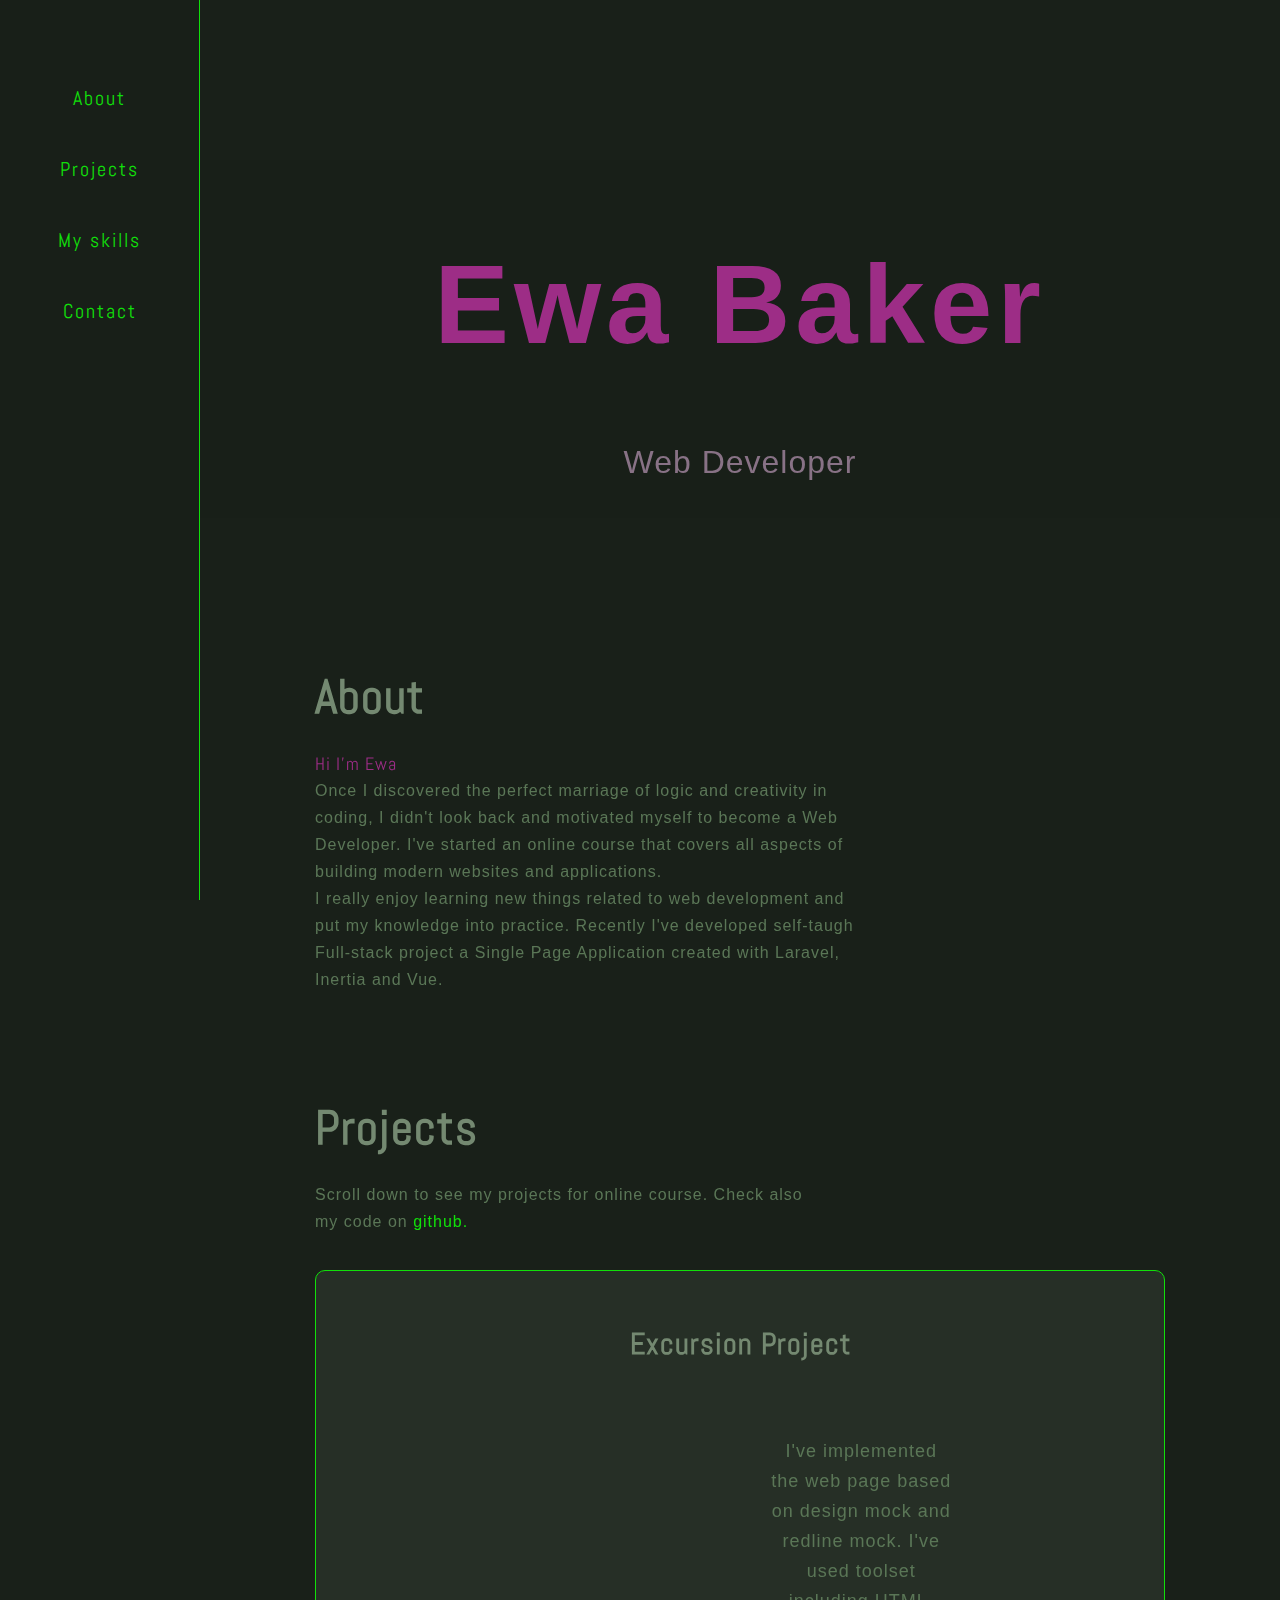
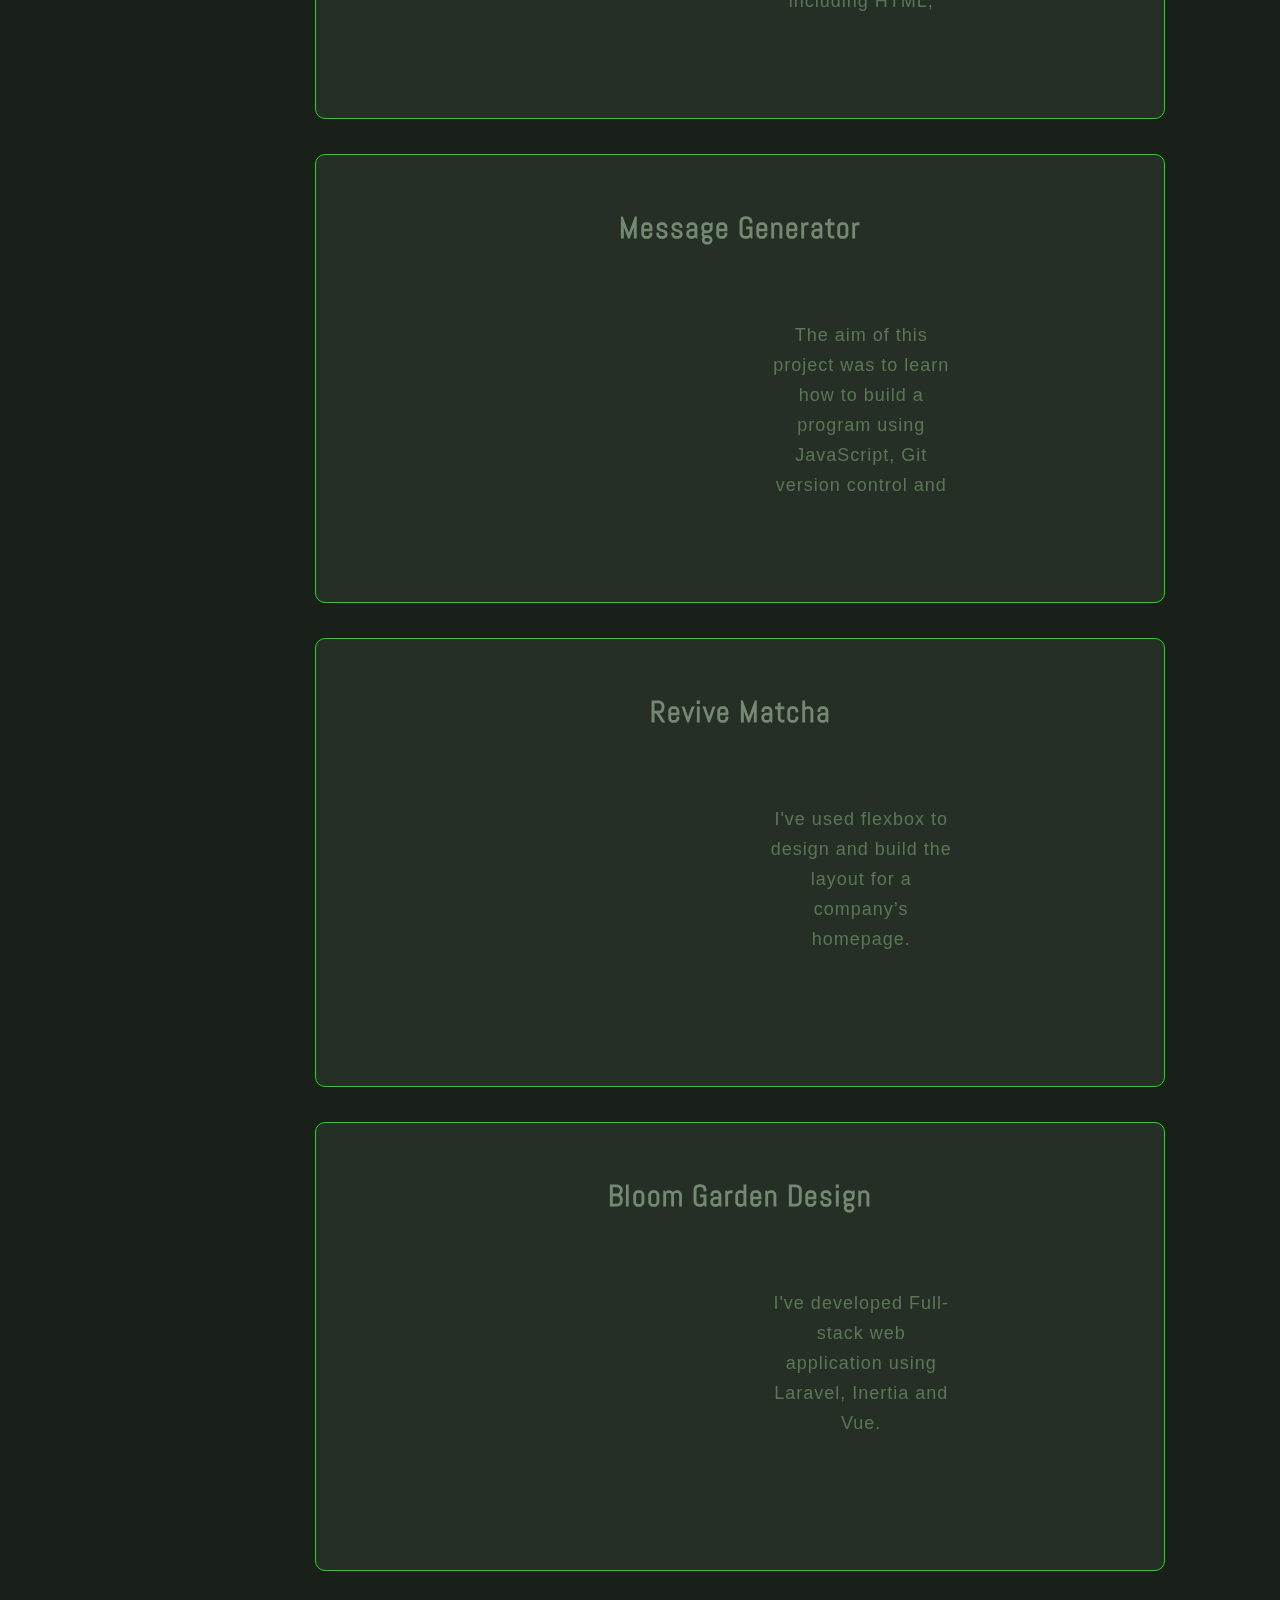
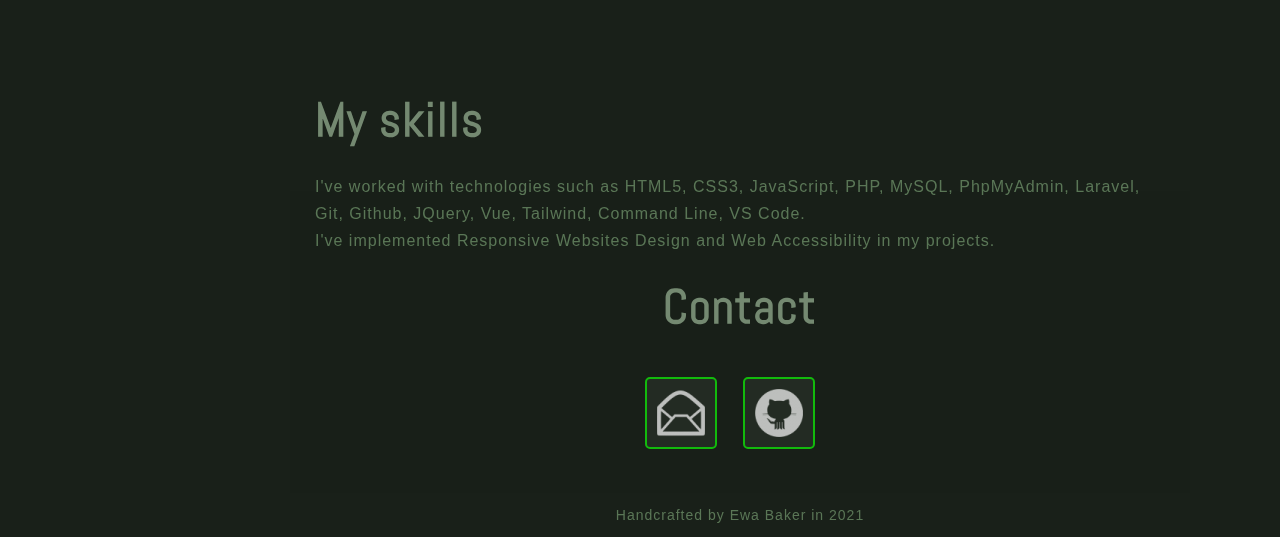
==== html/index.html @ d1b4c858 "(in index.html) 1)In 'About'section Update my current development and finished projects; 2)In 'My sk" ====
<!DOCTYPE html>
<html>
<head>
    <title>Portfolio Website</title>
    <meta charset="utf-8">
    <meta name="viewport" content="width=device-width, initial-scale=1.0">
    <link href="../css/style.css" rel="stylesheet">   
    <script src="../js/script.js"></script>    
    <link rel="preconnect" href="https://fonts.googleapis.com">
    <link rel="preconnect" href="https://fonts.gstatic.com" crossorigin>
    <link href="https://fonts.googleapis.com/css2?family=Abel&display=swap" rel="stylesheet">     
</head>

<body>
    <nav class="navbar">
        <a href="javascript:void(0);" class="menuIcon" onclick="navIcon()">
            <img src="../css/images/menuButton.png" alt="">
        </a> 
        <div id="menu">                         
            <a href="#about">About</a>
            <a href="#projects">Projects</a>
            <a href="#skills">My skills</a>
            <a href="contact.html">Contact</a>
            </div> 
        </nav>
        <header>
            <h1>Ewa Baker</h1>
            <p>Web Developer</p>
        </header> 
        <main>
            <section id="about">
                <h2 >About</h2>
                <p>Hi I'm Ewa<br> Once I discovered the perfect marriage of logic and creativity in coding, I didn't look back and motivated myself to become a Web Developer.
                     I've started an online course that covers all aspects of building modern websites and applications.
                     <br>
                     I really enjoy learning new things related to web development and put my knowledge into practice. 
                     Recently I've developed self-taugh Full-stack project a Single Page Application created with Laravel, Inertia and Vue.</p>
            </section>
            <section id="projects">             
                <h2>Projects</h2> 
                <p>Scroll down to see my projects for online course. Check also my code on <a class="github" href="https://github.com/littleGreenGecko " target="_blank">github.</a></p>
                <div class="project">                     
                    <h3>Excursion Project</h3>                    
                    <p class="description">I've implemented the web page based on design mock and redline mock. I've used toolset including HTML, CSS, Command Line Interface, Git, and GitHub.</p>                                         
                </div>
                <div class="project">
                    <h3>Message Generator</h3>                    
                    <p class="description">The aim of this project was to learn how to build a program using JavaScript, Git version control and Command line.</p>                                         
                </div>
                <div class="project">
                    <h3>Revive Matcha</h3>                    
                    <p class="description">I've used flexbox to design and build the layout for a company’s homepage.</p>                             
                </div>              
                <div class="project">
                    <h3>Bloom Garden Design</h3>                    
                    <p class="description">I've developed Full-stack web application using Laravel, Inertia and Vue.</p>                             
                </div>                           
            </section>
            <section>
                <div id="skills">
                    <h2 >My skills</h2>
                    <p>I've worked with technologies such as HTML5, CSS3, JavaScript, PHP, MySQL, PhpMyAdmin, Laravel, Git, Github, JQuery, Vue, Tailwind, Command Line, VS Code.
                        <br>
                        I've implemented Responsive Websites Design and Web Accessibility in my projects.</p>
                </div>
            </section> 
        </main> 
        <footer>
            <div id="contact">
                <h2 >Contact</h2>                
                <a href="mailto:ewa.baker@yahoo.com?subject=Message from my portfolio"><img src=" ../css/images/email.png"></a>               
                <a href="https://github.com/littleGreenGecko" target="_blank"><img src="../css/images/github.png "></a>
            </div>  
            <div><p>Handcrafted by Ewa Baker in 2021</p></div>  
        </footer>
    </body>
    </html>
---- css/style.css ----
* {
    box-sizing: border-box;
}

body {
    font-size: 16px;
    font-family: Verdana, Geneva, Tahoma, sans-serif;
    margin: 0;    
    background-color: rgb(25, 32, 25);
    color: rgb(98, 128, 94);
    letter-spacing: 1px;  
    opacity: 0.9; 
} 


/* For Phones, max.600px and down */
.navbar {
    overflow: hidden;
    position: fixed;
    background-color: rgb(25, 32, 25);
    width: 100%;   
    top: 0;     
    z-index: 2;   
}

.navbar #menu {
    display: none;
    text-align: center;        
}

.navbar a {
    display: block;      
    padding: 15px;
    text-decoration: none;      
    color: rgb(17, 247, 9);
    background-color: rgb(25, 32, 25);
    font-size: 30px; 
    font-family: 'Abel', sans-serif;  
}

.navbar a.menuIcon {
    background-color: rgb(25, 32, 25);
    display: block;    
    top: 0;
    padding-right: 20px;
    text-align: right;
}

.navbar img {
    border:2px solid rgb(17, 247, 9);
    border-radius: 5px;
    background-color: rgb(17, 247, 9);
}

.navbar a:hover {    
    color: rgb(227, 233, 236);   
}
 
header {
    margin-top: 10rem; 
    text-align: center;
    margin-bottom: 5rem;
    padding: 5px 0 5px;
    background-color: rgb(41, 49, 41);
}

h1 {
    color: rgb(173, 47, 148);
    font-size: 5rem;   
    letter-spacing: 3px;   
}

header p {
    color:rgb(150, 124, 147); 
    font-size: 1.5rem;    
}

h2 {
    color: rgb(127, 150, 124);   
    font-size: 2.5rem;      
    margin: 30px 0;
    padding-top: 15px;
    font-family:  'Abel', sans-serif;
}

#about, #skills, #projects {
    line-height: 27px;
    margin: 50px 25px;
} 

#about p::first-line {
    color: rgb(173, 47, 148);
    font-family: 'Abel', sans-serif;
    font-size: 18px;
}

.github {
    text-decoration: none;
    color: rgb(17, 247, 9);
}

.project {
    margin-top: 35px;      
    letter-spacing: 1px;
    text-align: center; 
    border: 1px solid  rgb(17, 247, 9);
    border-radius: 10px;
    background-color:  rgb(41, 49, 41);   
} 

.project h3 {    
    position: relative;
    color: rgb(127, 150, 124); 
    font-family:  'Abel', sans-serif;
    font-size: 25px;
    letter-spacing: 1px;
}

.description {      
    height: 200px;
    width: 100%;
    padding: 20px 30px;
    color:rgb(127, 150, 124); 
    overflow: auto;  
}   

.project h3:hover + .img {
     display: block;
     transition: all 0.6s;   
     opacity: 0.9;  
}

.img {       
    display: none;
    position: absolute;
    z-index: 1;  
    border: 5px solid rgb(25, 32, 25);
    border-radius: 15px;   
    left: 60px;   
}

#contact {  
    text-align: center;
}

#contact img {
    margin-bottom: 10px;
    margin-right: 20px;
    padding: 10px;
    opacity: 0.8;
    border: 2px solid rgb(17, 247, 9);
    border-radius: 5px;
    background-color: rgb(41, 49, 41);
}

footer p {
    text-align: center;
    font-size: 14px;
}

#extraMenu{
    display:flex;
    justify-content: space-evenly;
    padding-top: 40px;
    flex-wrap: wrap;
    opacity: 0.9;
}

#extraMenu a{ 
    text-decoration: none;   
    padding: 5px;  
    color: rgb(17, 247, 9);
    font-family: 'Abel', sans-serif;
    letter-spacing: 1px;
} 

.extraDetails{
    padding-top: 30px;
    text-align: center; 
    opacity: 0.9;   
}

.extraDetails p {
    font-size: 25px;
    color: rgb(183, 206, 180);
}

.extraDetails h2 {
    color: rgb(173, 47, 148);
    font-size: 40px;
}

.extraDetails h3 {
    padding-bottom: 20px;
    color: rgb(150, 124, 147);
}

.extraDetails img{
    margin: 20px;
    padding: 10px;
    border: 1px solid rgb(17, 247, 9);
    background-color: rgb(41, 49, 41);
}


 /* For landscape-Phones, portrait-Tablets , 600px and up */  
@media only screen and (min-width:600px) {
    .navbar a {
        letter-spacing: 2px;
    }
    
    h1 {
        font-size: 6rem;
        letter-spacing: 3px;
    }
    
    header {
        border: none;
    }
    
    header p {
        font-size: 2rem;
    }
    
    h2 {
        font-size: 3rem;
        padding-bottom: 10px;
    }
    
    .project{
        display: flex;        
        justify-content: space-evenly;
    }
    
    .description {
        width: 350px; 
        letter-spacing: 1px;      
    }
    
    .img {
        left: 140px;
    }
    
    #skills  {
        height: 120px;      
    }

    .extraMenu {        
        display: flex;
        justify-content: space-evenly;
        font-size: 18px;
        letter-spacing: 1px;
        padding-bottom: 20px;
    }
    
    .extraDetails {
        margin-top: 30px;
    }
    
    .extraDetails h2{
        margin: 10px;
    }
}


/* For Large Laptops/ Desktops, 1100px and up */
@media only screen and (min-width:1100px) {
    .navbar {        
        height: 100%;
        width: 200px;
        position: fixed;
        z-index: 2;
        background-color: rgb(25, 32, 25);
        padding-top: 70px;
        border-right: 1px solid  rgb(17, 247, 9);   
    }
    
    .navbar #menu {
        display:block;    
    }
    
    .navbar a.menuIcon {
        display: none;
    }
    
    .navbar a {
        font-size: 20px;
        padding-bottom: 30px; 
        color: rgb(17, 247, 9);   
    }
    
    header {
        margin-left: 200px;  
        background-color: rgb(25, 32, 25); 
    }
    
    h1 {
       font-size: 7rem; 
       letter-spacing: 5px;
    }
    
    main, footer {
        margin-left: 200px;
        padding: 0 90px 0;    
    }
    
    #about {   
        width: 60%;
        padding: 40px 0 40px;
    }

    #projects p {
        width: 60%;
    }
    
    .project {
        display: grid;
        grid-template-columns: repeat(4,1fr);
        grid-auto-rows: minmax(100px, auto);
        grid-template-areas: 
        '.  top top .  '
        'left left right right '
        'left left right right '
        'left left right right ';
        justify-content: center;
        padding: 20px;
        background-color: rgb(41, 49, 41);
        border-radius: 10px;
    }
    
    .project h3 {
        grid-area: top;
        justify-self: center;    
        font-size: 30px;
        padding: 10px;
        color: rgb(127, 150, 124);         
    }
    
    .img {
        display:block;
        position: relative;
        grid-area: left;
        justify-self: center;
        opacity: 0.8;
        border: 10px solid rgb(25, 32, 25);   
        left: 60px;
    }
    
    .description {
        grid-area: right;
        align-items: center;
        font-size: 18px;
        line-height: 30px; 
        color: rgb(98, 128, 94); 
        letter-spacing: none;          
    } 
    
    #skills {
        padding: 40px 0 40px;
    }
    
    #contact {
        padding-top: 40px;
        background-color: rgb(25, 32, 25);
    } 
    
    #contact img {
        margin-bottom: 40px;
    }

    #extraMenu a {
        font-size: 25px;
        letter-spacing: 2px;
        font-family: 'Abel', sans-serif;
    }
    
    #extraMenu a:hover {    
        color: rgb(227, 233, 236);   
    }
    
    .extraDetails{
        margin-top: 80px;
    }
    
    .extraDetails p{
        color: rgb(183, 206, 180); 
        font-family: 'Abel', sans-serif; 
        font-size: 40px;
        letter-spacing: 2px;
    }
}
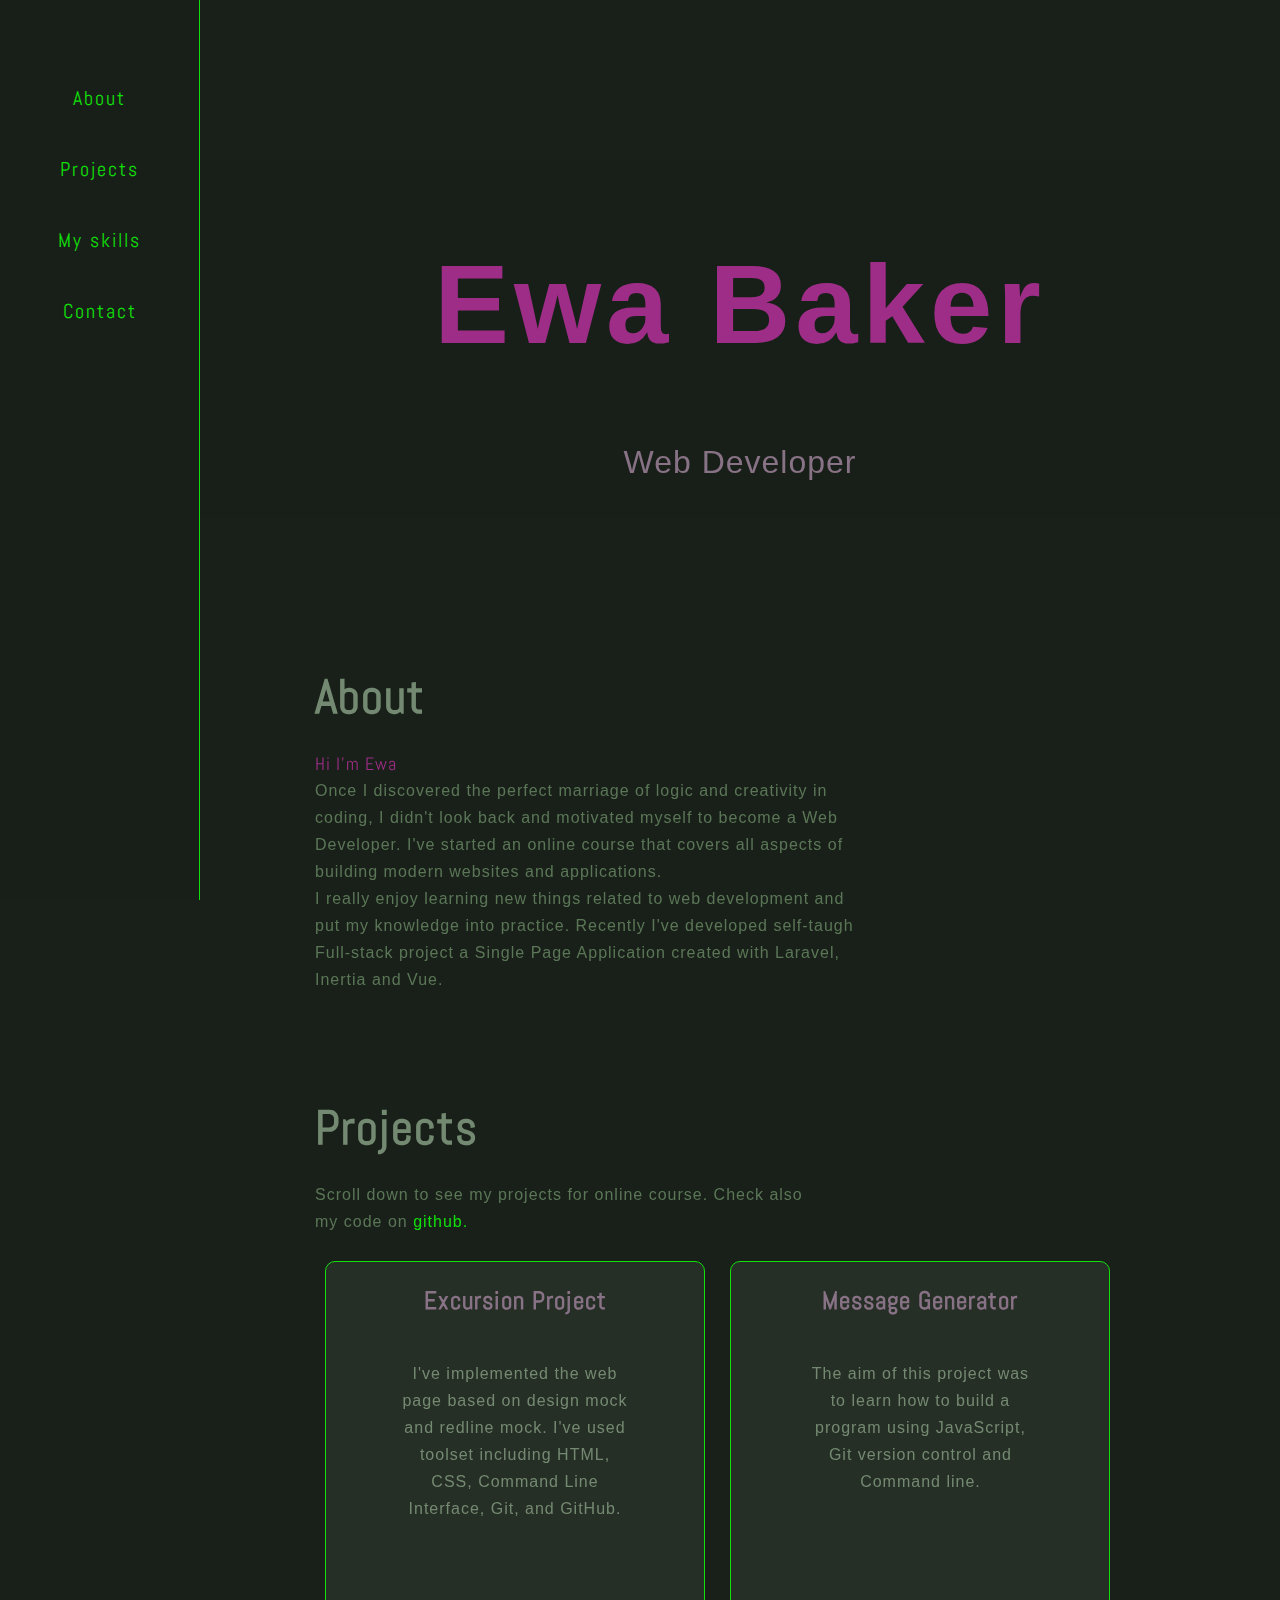
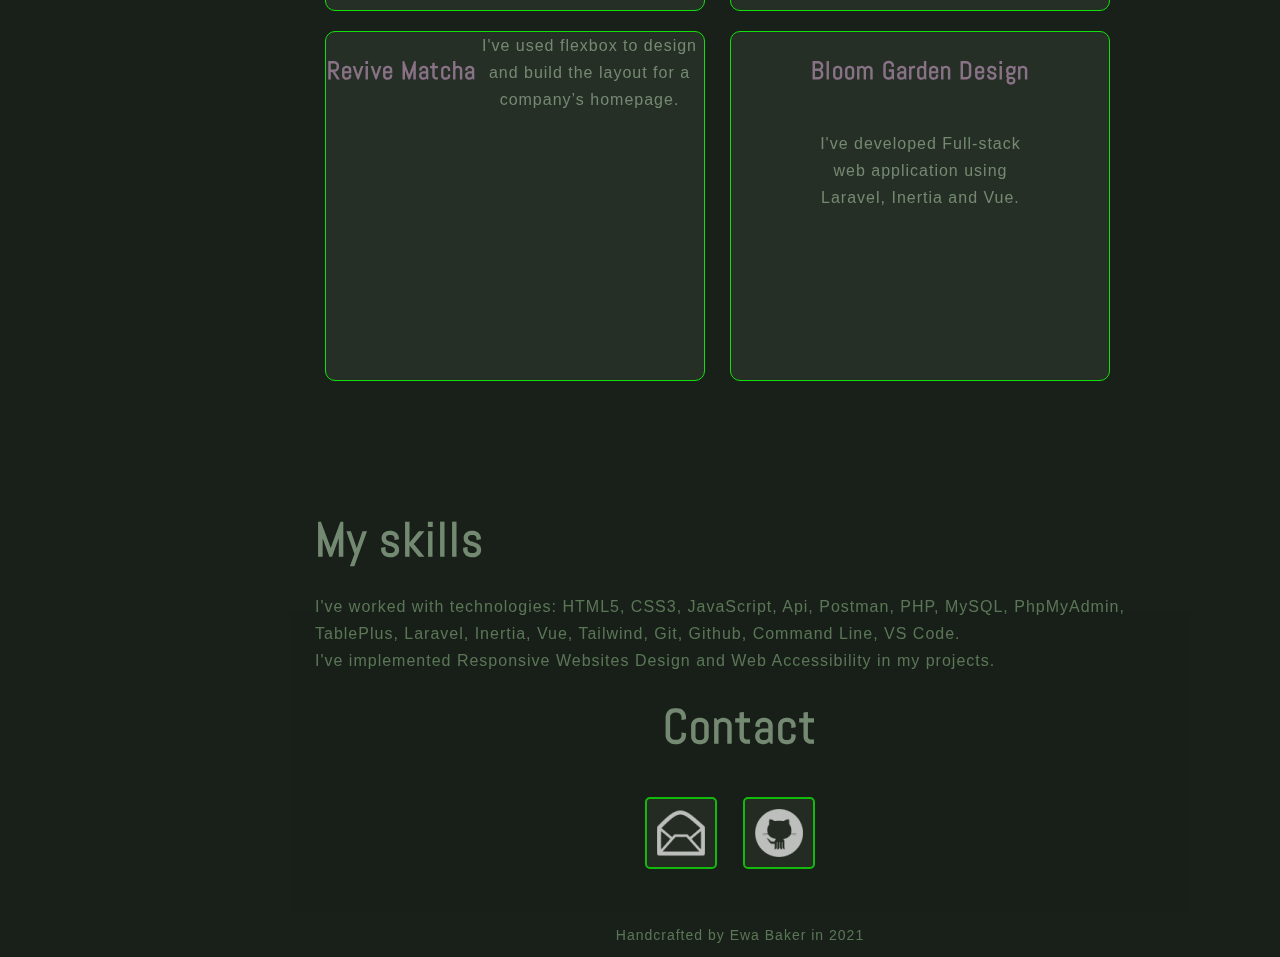
==== commit b65dace0: "in 'My skills' section - Add: Api, Postman, TablePlus" ====
--- a/html/index.html
+++ b/html/index.html
@@ -34,7 +34,8 @@
                      I've started an online course that covers all aspects of building modern websites and applications.
                      <br>
                      I really enjoy learning new things related to web development and put my knowledge into practice. 
-                     Recently I've developed self-taugh Full-stack project a Single Page Application created with Laravel, Inertia and Vue.</p>
+                     Recently I've developed self-taugh Full-stack project a Single Page Application created with Laravel, Inertia and Vue.
+                    </p>
             </section>
             <section id="projects">             
                 <h2>Projects</h2> 
@@ -59,7 +60,7 @@
             <section>
                 <div id="skills">
                     <h2 >My skills</h2>
-                    <p>I've worked with technologies such as HTML5, CSS3, JavaScript, PHP, MySQL, PhpMyAdmin, Laravel, Git, Github, JQuery, Vue, Tailwind, Command Line, VS Code.
+                    <p>I've worked with technologies: HTML5, CSS3, JavaScript, Api, Postman, PHP, MySQL, PhpMyAdmin, TablePlus, Laravel, Inertia, Vue, Tailwind, Git, Github, Command Line, VS Code.
                         <br>
                         I've implemented Responsive Websites Design and Web Accessibility in my projects.</p>
                 </div>
--- a/css/style.css
+++ b/css/style.css
@@ -100,8 +100,7 @@
 }
 
 .project {
-    margin-top: 35px;      
-    letter-spacing: 1px;
+    margin-top: 35px;    
     text-align: center; 
     border: 1px solid  rgb(17, 247, 9);
     border-radius: 10px;
@@ -109,8 +108,7 @@
 } 
 
 .project h3 {    
-    position: relative;
-    color: rgb(127, 150, 124); 
+    color: rgb(150, 124, 147);
     font-family:  'Abel', sans-serif;
     font-size: 25px;
     letter-spacing: 1px;
@@ -122,21 +120,6 @@
     padding: 20px 30px;
     color:rgb(127, 150, 124); 
     overflow: auto;  
-}   
-
-.project h3:hover + .img {
-     display: block;
-     transition: all 0.6s;   
-     opacity: 0.9;  
-}
-
-.img {       
-    display: none;
-    position: absolute;
-    z-index: 1;  
-    border: 5px solid rgb(25, 32, 25);
-    border-radius: 15px;   
-    left: 60px;   
 }
 
 #contact {  
@@ -227,19 +210,20 @@
         padding-bottom: 10px;
     }
     
-    .project{
-        display: flex;        
-        justify-content: space-evenly;
-    }
+    .project {
+        display: inline-flex;
+        flex-direction: row;
+        flex-wrap: wrap;
+        justify-content: center;
+        width: 320px;
+        height: 300px;
+        margin: 20px;
+    } 
     
     .description {
-        width: 350px; 
-        letter-spacing: 1px;      
-    }
-    
-    .img {
-        left: 140px;
-    }
+        padding: 15px;
+        margin: 0px;
+    }    
     
     #skills  {
         height: 120px;      
@@ -312,48 +296,23 @@
     #projects p {
         width: 60%;
     }
-    
     .project {
-        display: grid;
-        grid-template-columns: repeat(4,1fr);
-        grid-auto-rows: minmax(100px, auto);
-        grid-template-areas: 
-        '.  top top .  '
-        'left left right right '
-        'left left right right '
-        'left left right right ';
-        justify-content: center;
-        padding: 20px;
-        background-color: rgb(41, 49, 41);
-        border-radius: 10px;
-    }
-    
+        display: inline-flex;       
+        flex-wrap: wrap;                                    
+        width: 380px;
+        height: 350px;  
+        margin: 10px;      
+    }
+
+    .description {
+        font-size: medium;
+        padding: 0px;        
+        height: 230px;                             
+    }
+
     .project h3 {
-        grid-area: top;
-        justify-self: center;    
-        font-size: 30px;
-        padding: 10px;
-        color: rgb(127, 150, 124);         
-    }
-    
-    .img {
-        display:block;
-        position: relative;
-        grid-area: left;
-        justify-self: center;
-        opacity: 0.8;
-        border: 10px solid rgb(25, 32, 25);   
-        left: 60px;
-    }
-    
-    .description {
-        grid-area: right;
-        align-items: center;
-        font-size: 18px;
-        line-height: 30px; 
-        color: rgb(98, 128, 94); 
-        letter-spacing: none;          
-    } 
+        padding: 0px;
+    }    
     
     #skills {
         padding: 40px 0 40px;
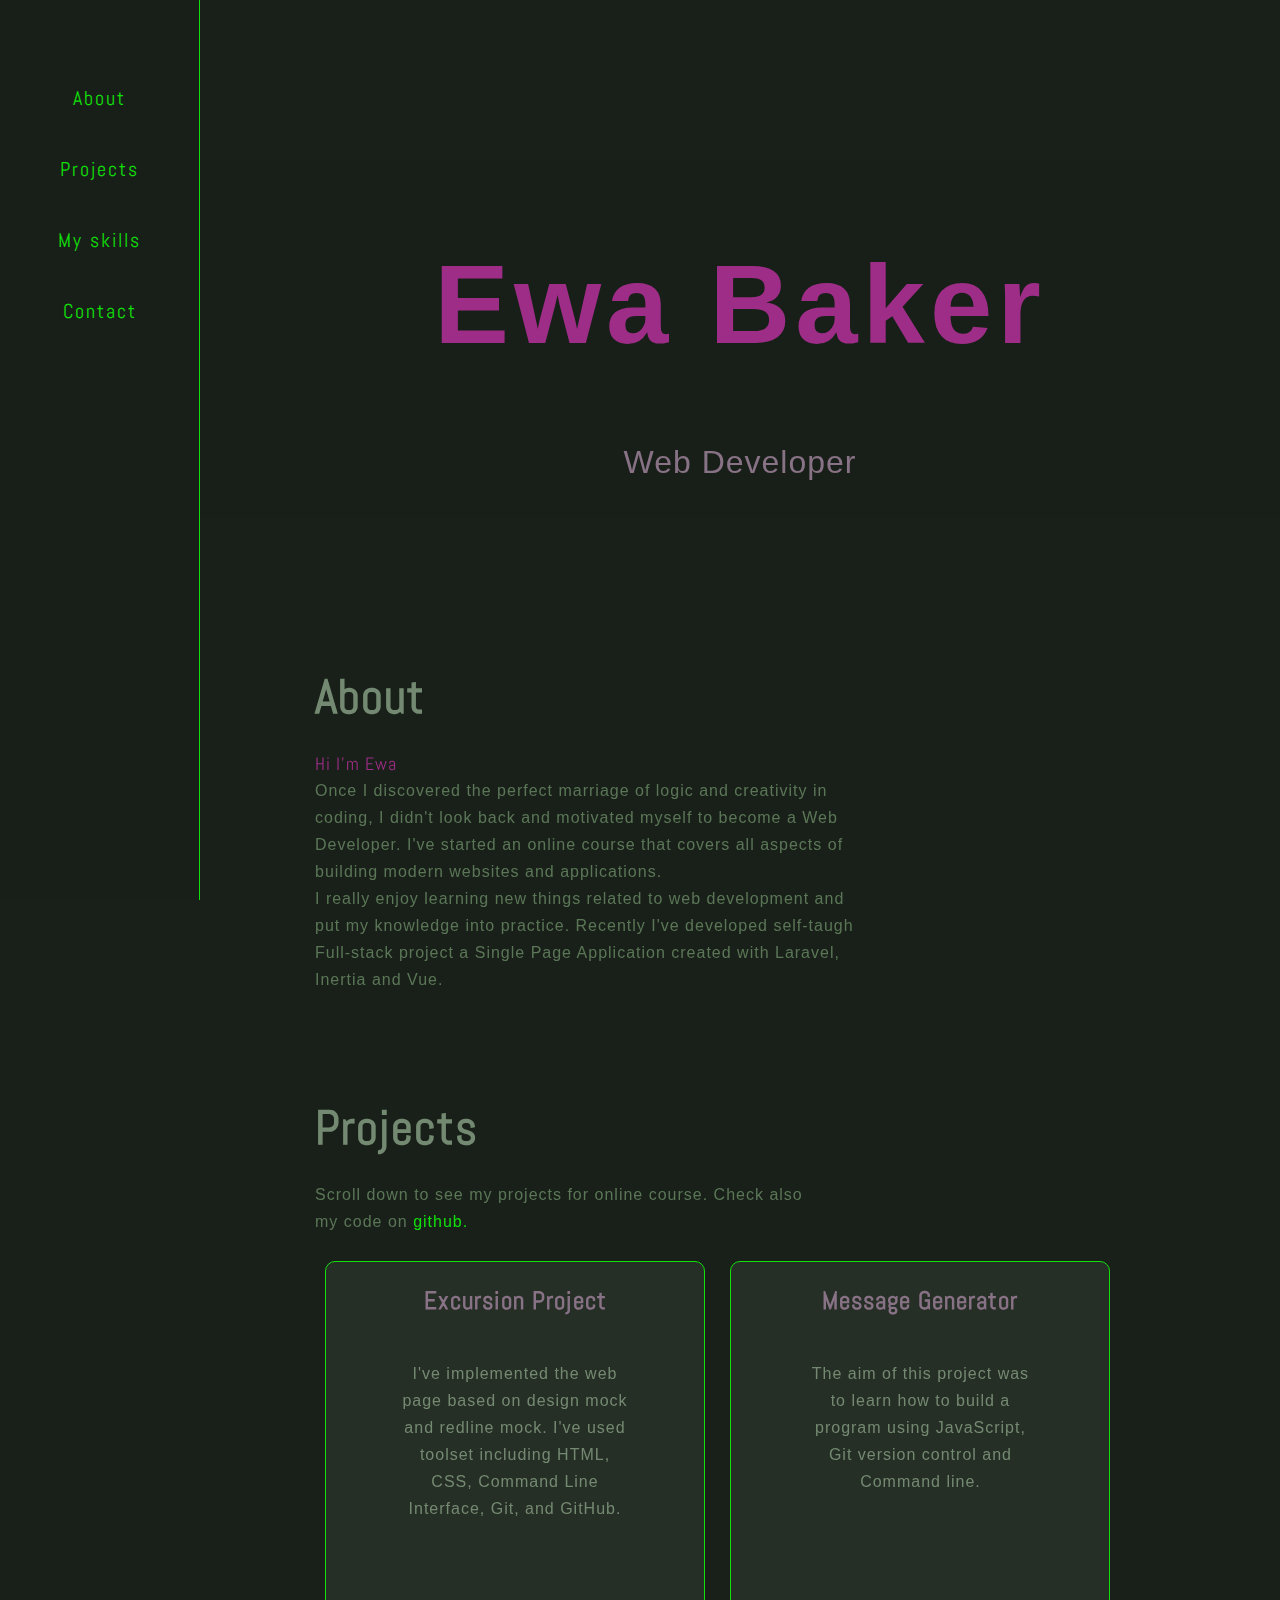
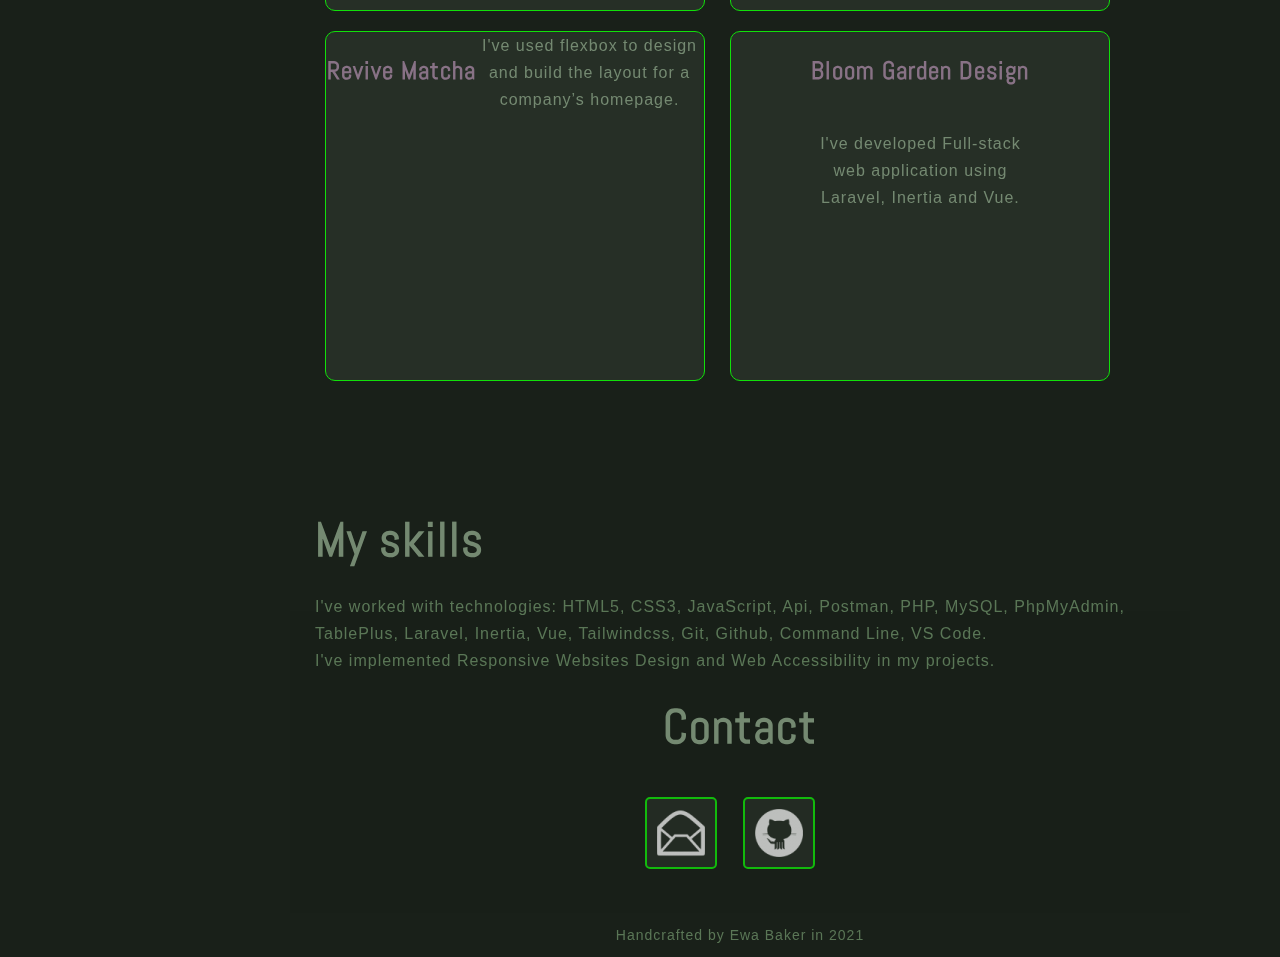
==== commit 342b287f: "in 'My skills' section - Add: css to Tailwind" ====
--- a/html/index.html
+++ b/html/index.html
@@ -60,7 +60,7 @@
             <section>
                 <div id="skills">
                     <h2 >My skills</h2>
-                    <p>I've worked with technologies: HTML5, CSS3, JavaScript, Api, Postman, PHP, MySQL, PhpMyAdmin, TablePlus, Laravel, Inertia, Vue, Tailwind, Git, Github, Command Line, VS Code.
+                    <p>I've worked with technologies: HTML5, CSS3, JavaScript, Api, Postman, PHP, MySQL, PhpMyAdmin, TablePlus, Laravel, Inertia, Vue, Tailwindcss, Git, Github, Command Line, VS Code.
                         <br>
                         I've implemented Responsive Websites Design and Web Accessibility in my projects.</p>
                 </div>
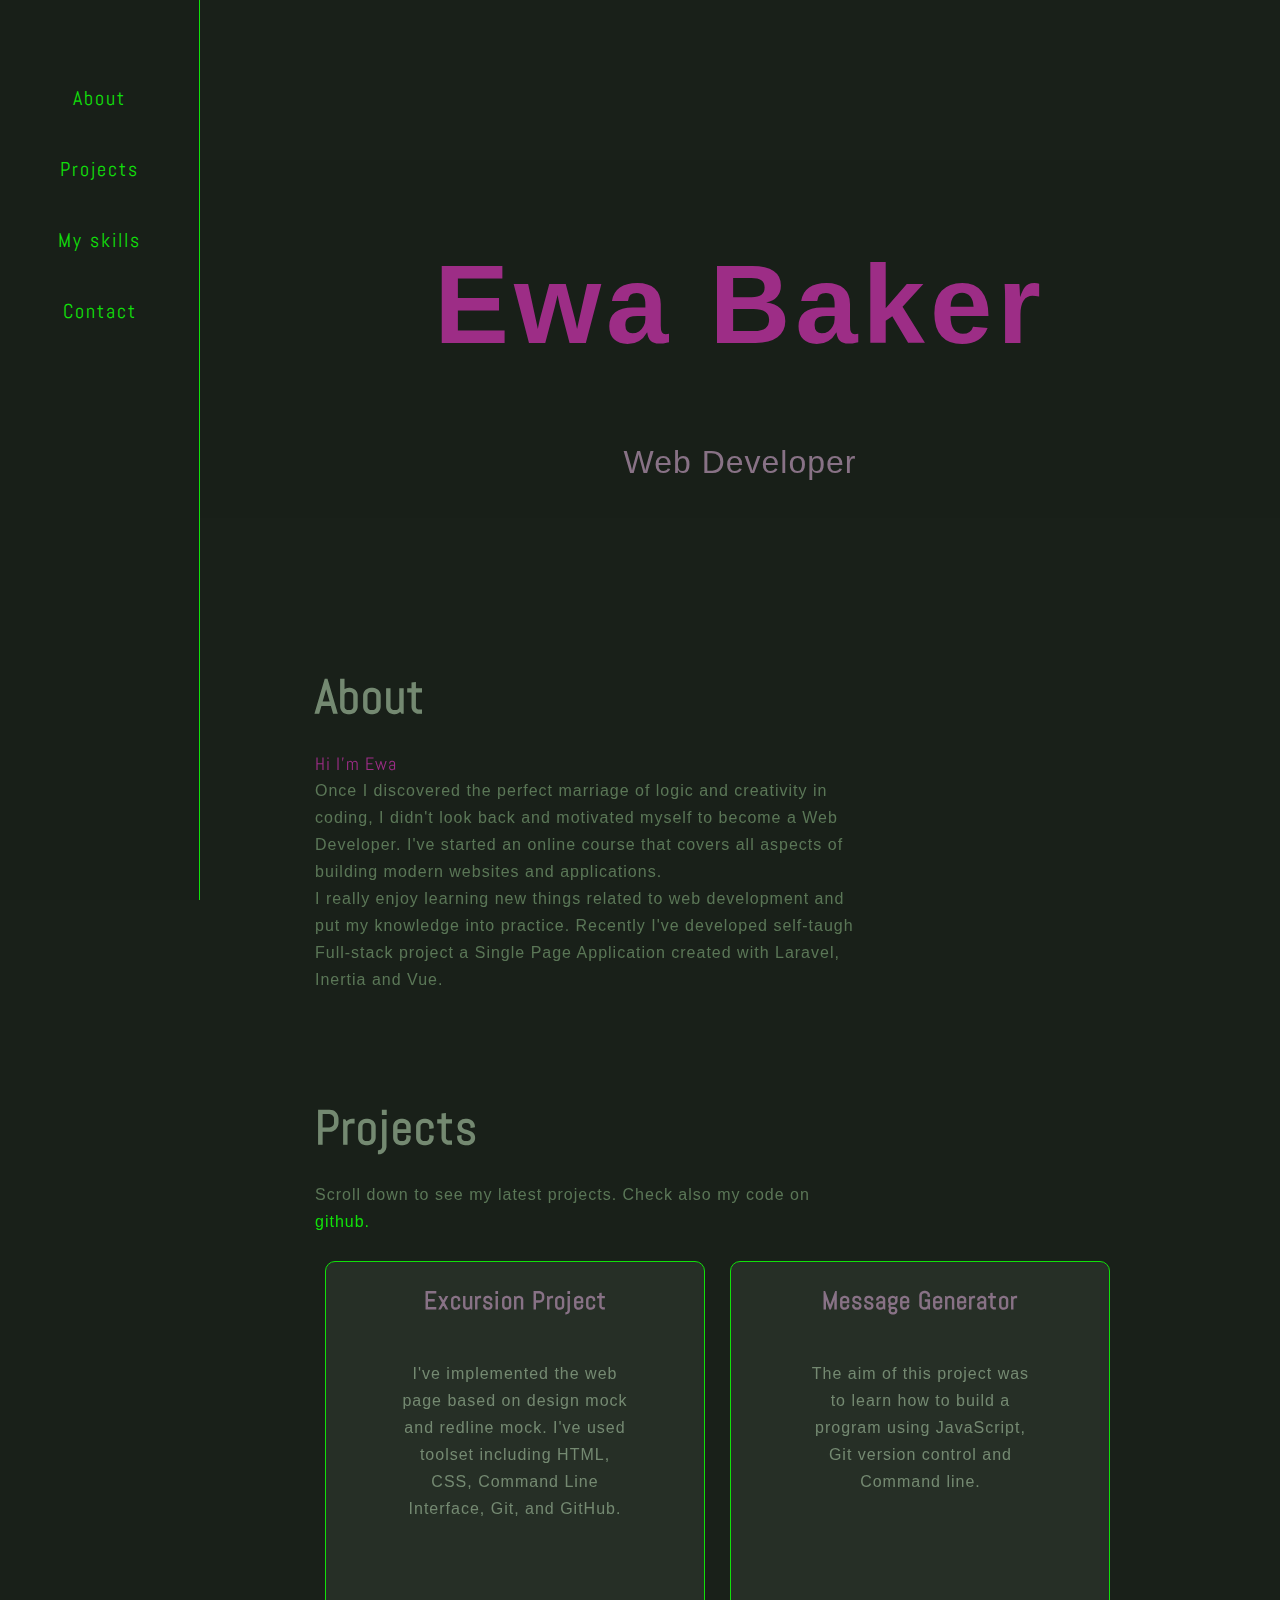
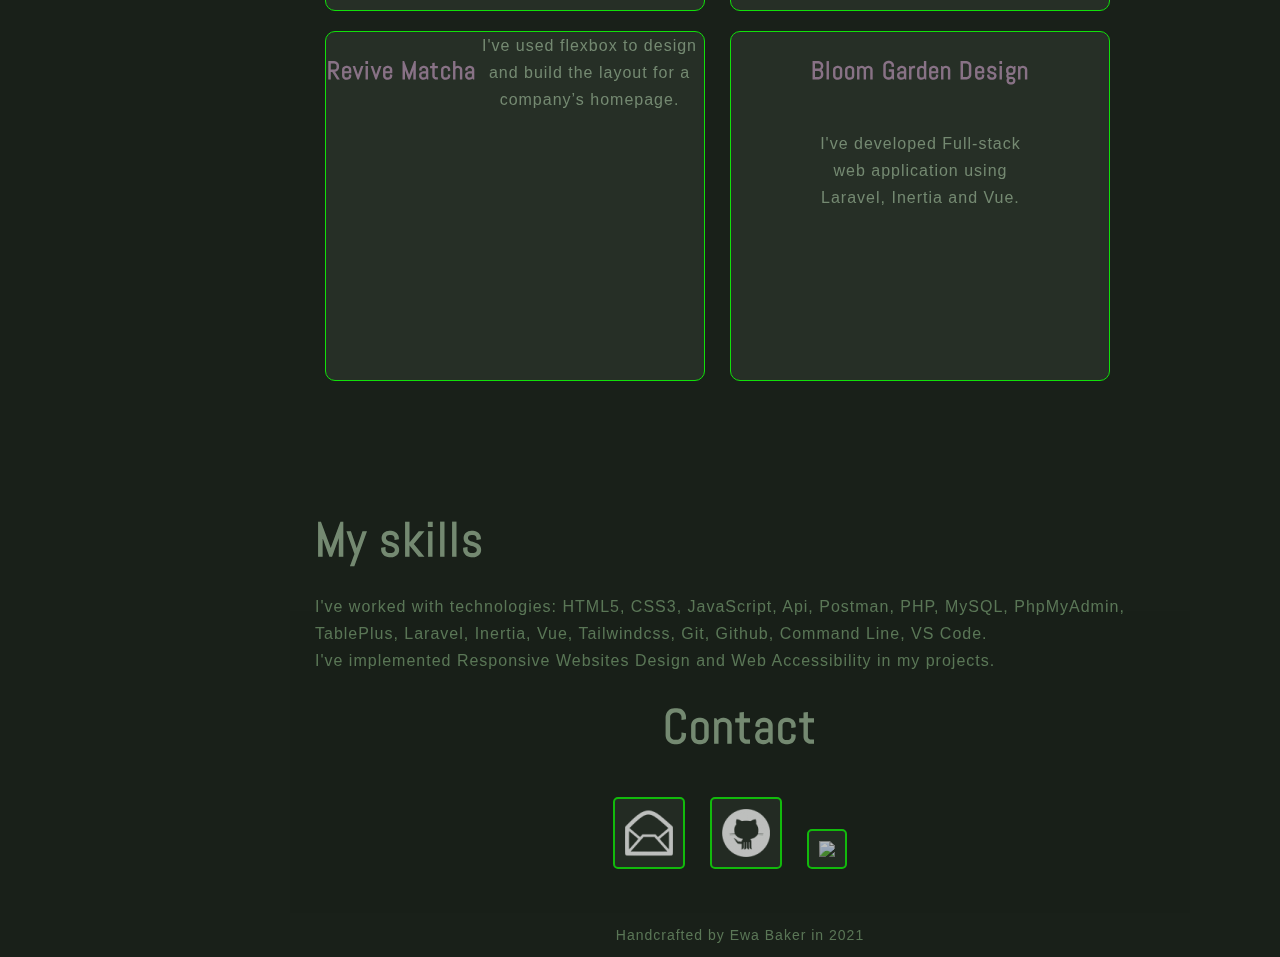
==== commit 785e21c5: "In 'Contact' section/ Add link to the Linked In account" ====
--- a/html/index.html
+++ b/html/index.html
@@ -39,7 +39,7 @@
             </section>
             <section id="projects">             
                 <h2>Projects</h2> 
-                <p>Scroll down to see my projects for online course. Check also my code on <a class="github" href="https://github.com/littleGreenGecko " target="_blank">github.</a></p>
+                <p>Scroll down to see my latest projects. Check also my code on <a class="github" href="https://github.com/littleGreenGecko " target="_blank">github.</a></p>
                 <div class="project">                     
                     <h3>Excursion Project</h3>                    
                     <p class="description">I've implemented the web page based on design mock and redline mock. I've used toolset including HTML, CSS, Command Line Interface, Git, and GitHub.</p>                                         
@@ -70,7 +70,8 @@
             <div id="contact">
                 <h2 >Contact</h2>                
                 <a href="mailto:ewa.baker@yahoo.com?subject=Message from my portfolio"><img src=" ../css/images/email.png"></a>               
-                <a href="https://github.com/littleGreenGecko" target="_blank"><img src="../css/images/github.png "></a>
+                <a href="https://github.com/littleGreenGecko" target="_blank"><img src="../css/images/github.png"></a>
+                <a href="https://www.linkedin.com/in/ewa-baker-6657a617a/" target="_blank"><img src="../css/images/linkedin-48.png"></a>
             </div>  
             <div><p>Handcrafted by Ewa Baker in 2021</p></div>  
         </footer>
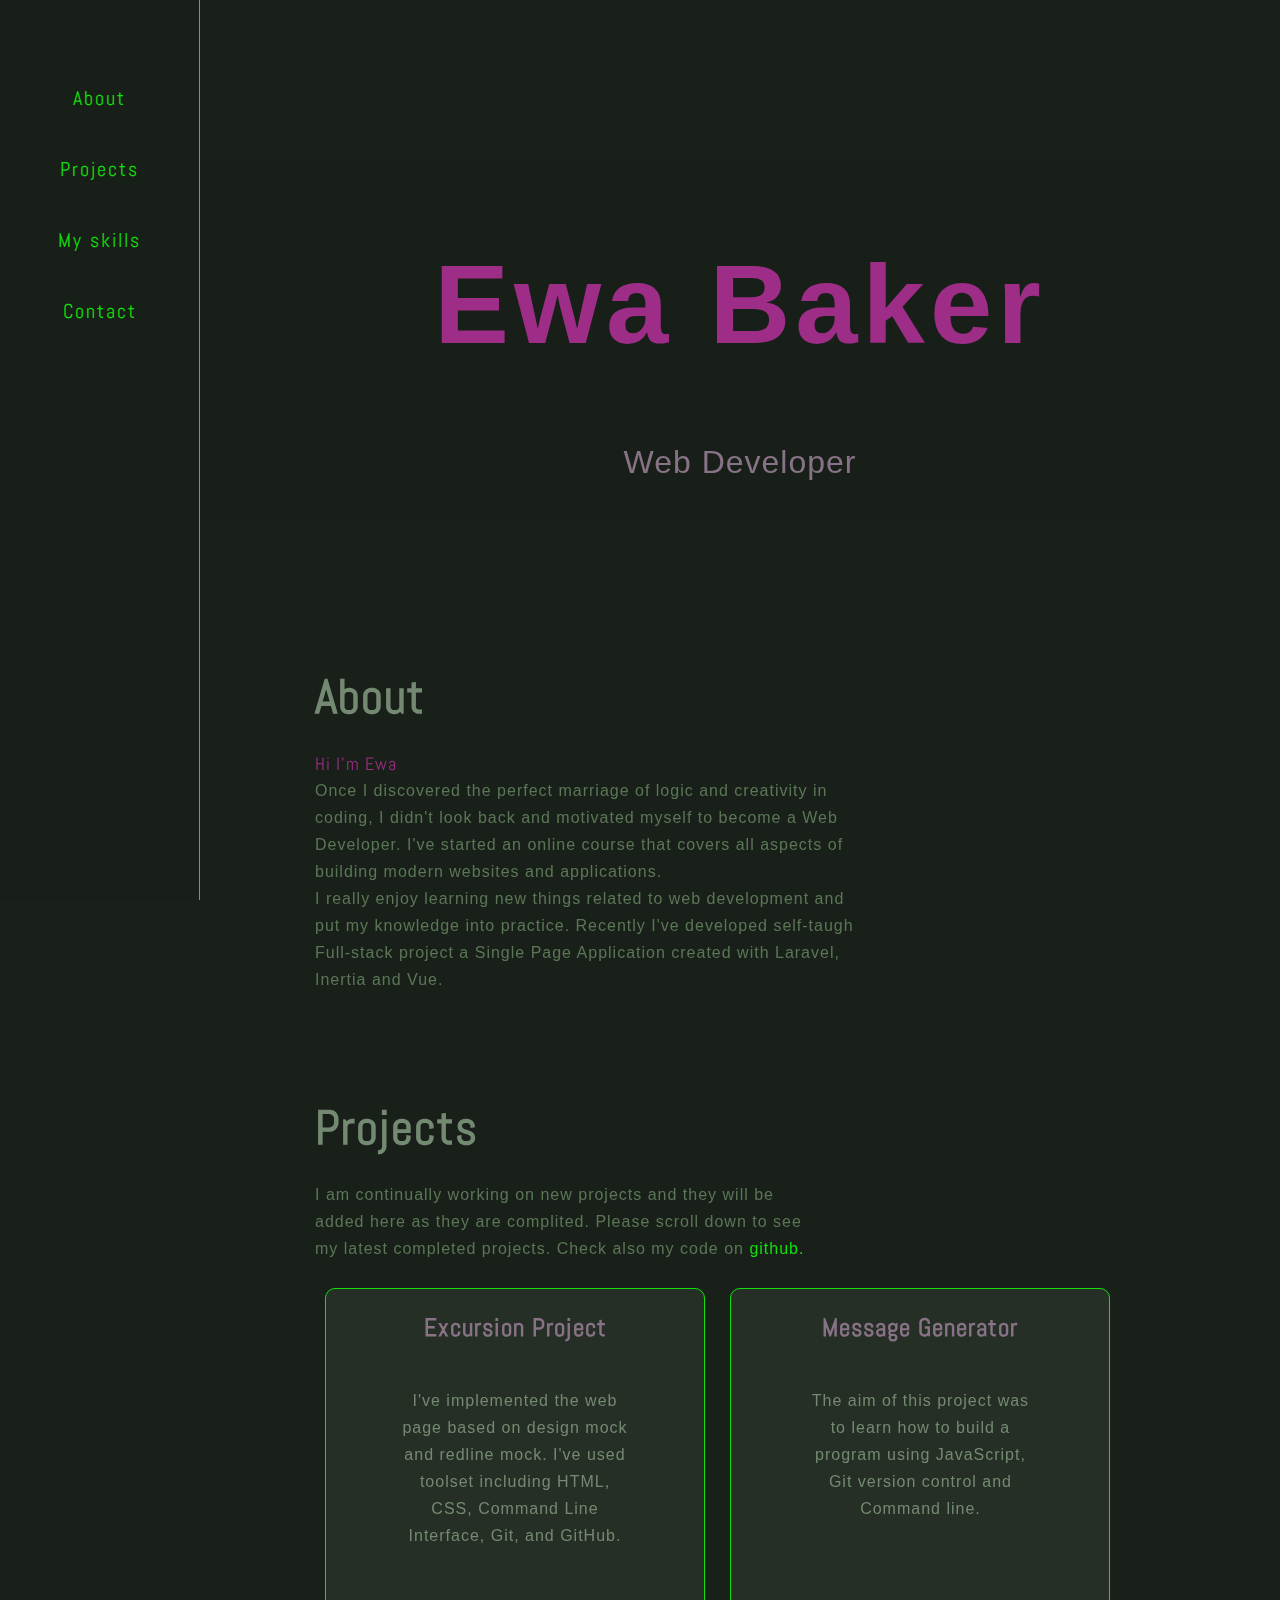
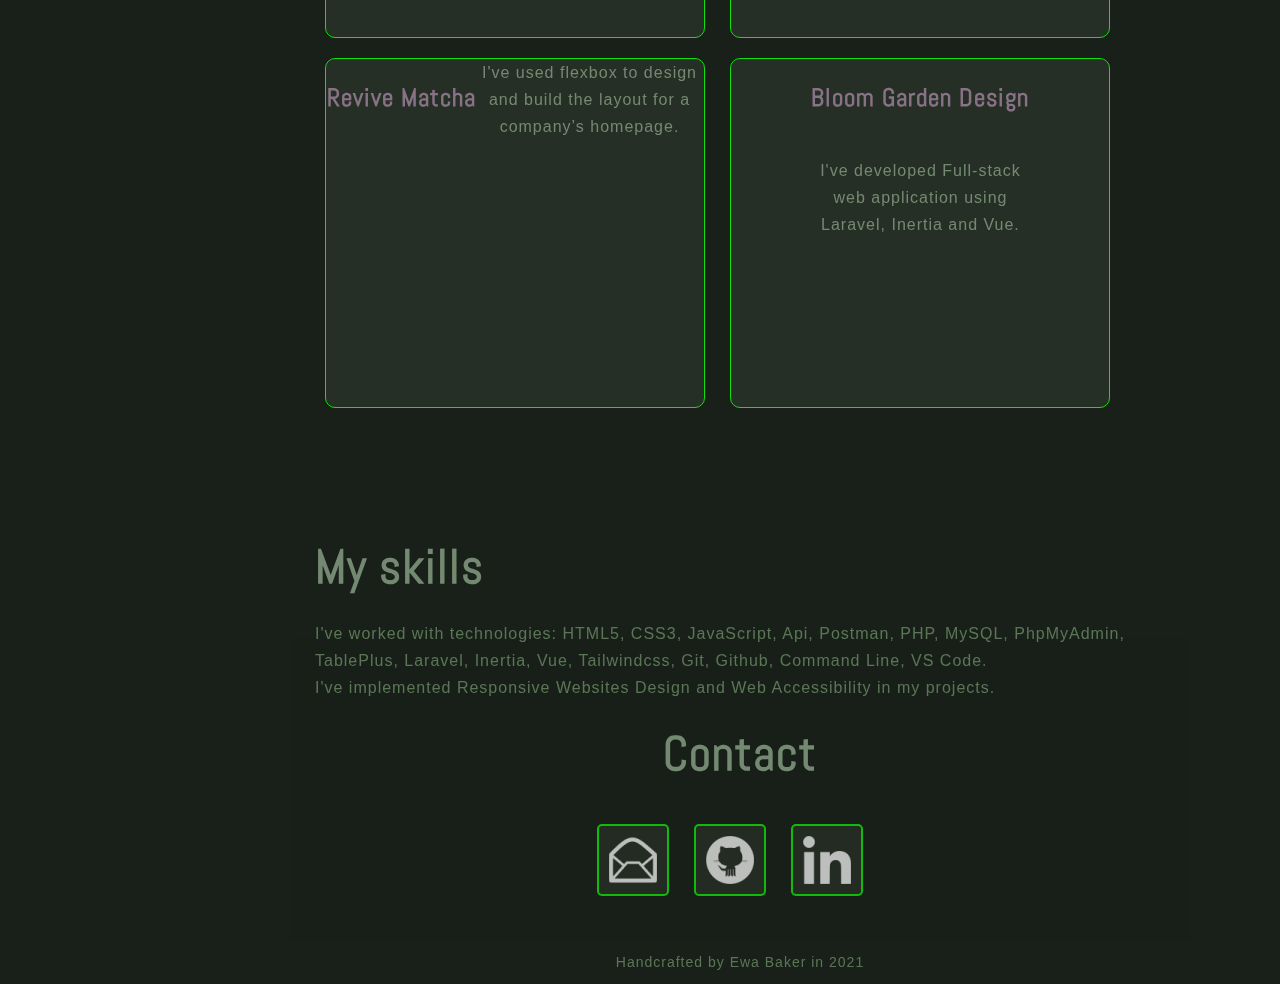
==== commit 0248d15b: "In 'Projects' section / Add sentence informing about my current work" ====
--- a/html/index.html
+++ b/html/index.html
@@ -39,7 +39,8 @@
             </section>
             <section id="projects">             
                 <h2>Projects</h2> 
-                <p>Scroll down to see my latest projects. Check also my code on <a class="github" href="https://github.com/littleGreenGecko " target="_blank">github.</a></p>
+                <p>I am continually working on new projects and they will be added here as they are complited.
+                   Please scroll down to see my latest completed projects. Check also my code on <a class="github" href="https://github.com/littleGreenGecko " target="_blank">github.</a></p>
                 <div class="project">                     
                     <h3>Excursion Project</h3>                    
                     <p class="description">I've implemented the web page based on design mock and redline mock. I've used toolset including HTML, CSS, Command Line Interface, Git, and GitHub.</p>                                         
--- a/css/style.css
+++ b/css/style.css
@@ -6,11 +6,21 @@
     font-size: 16px;
     font-family: Verdana, Geneva, Tahoma, sans-serif;
     margin: 0;    
-    background-color: rgb(25, 32, 25);
+    background-color: rgb(25, 32, 25);    
     color: rgb(98, 128, 94);
     letter-spacing: 1px;  
     opacity: 0.9; 
 } 
+
+@keyframes slide {
+    from {
+        margin-left: 100%;
+    }
+
+    to {
+        margin-left: 0%;
+    }
+}
 
 
 /* For Phones, max.600px and down */
@@ -61,22 +71,26 @@
     text-align: center;
     margin-bottom: 5rem;
     padding: 5px 0 5px;
-    background-color: rgb(41, 49, 41);
+    background-color: rgb(41, 49, 41);    
 }
 
 h1 {
     color: rgb(173, 47, 148);
     font-size: 5rem;   
-    letter-spacing: 3px;   
+    letter-spacing: 3px;
+    animation-duration: 6s;
+    animation-name: slide;
 }
 
 header p {
-    color:rgb(150, 124, 147); 
-    font-size: 1.5rem;    
+    color:rgb(150, 124, 147);    
+    font-size: 1.5rem;
+    animation-duration: 7s;
+    animation-name: slide;
 }
 
 h2 {
-    color: rgb(127, 150, 124);   
+    color: rgb(127, 150, 124);    
     font-size: 2.5rem;      
     margin: 30px 0;
     padding-top: 15px;
@@ -118,7 +132,7 @@
     height: 200px;
     width: 100%;
     padding: 20px 30px;
-    color:rgb(127, 150, 124); 
+    color:rgb(127, 150, 124);    
     overflow: auto;  
 }
 
@@ -158,6 +172,7 @@
 } 
 
 .extraDetails{
+    margin-top: 60px;
     padding-top: 30px;
     text-align: center; 
     opacity: 0.9;   
@@ -171,10 +186,12 @@
 .extraDetails h2 {
     color: rgb(173, 47, 148);
     font-size: 40px;
+    margin-bottom: 5px;
 }
 
 .extraDetails h3 {
-    padding-bottom: 20px;
+    margin-top: 5px;
+    margin-bottom: 60px;
     color: rgb(150, 124, 147);
 }
 
@@ -182,6 +199,7 @@
     margin: 20px;
     padding: 10px;
     border: 1px solid rgb(17, 247, 9);
+    border-radius: 5px;
     background-color: rgb(41, 49, 41);
 }
 
@@ -235,15 +253,7 @@
         font-size: 18px;
         letter-spacing: 1px;
         padding-bottom: 20px;
-    }
-    
-    .extraDetails {
-        margin-top: 30px;
-    }
-    
-    .extraDetails h2{
-        margin: 10px;
-    }
+    }     
 }
 
 
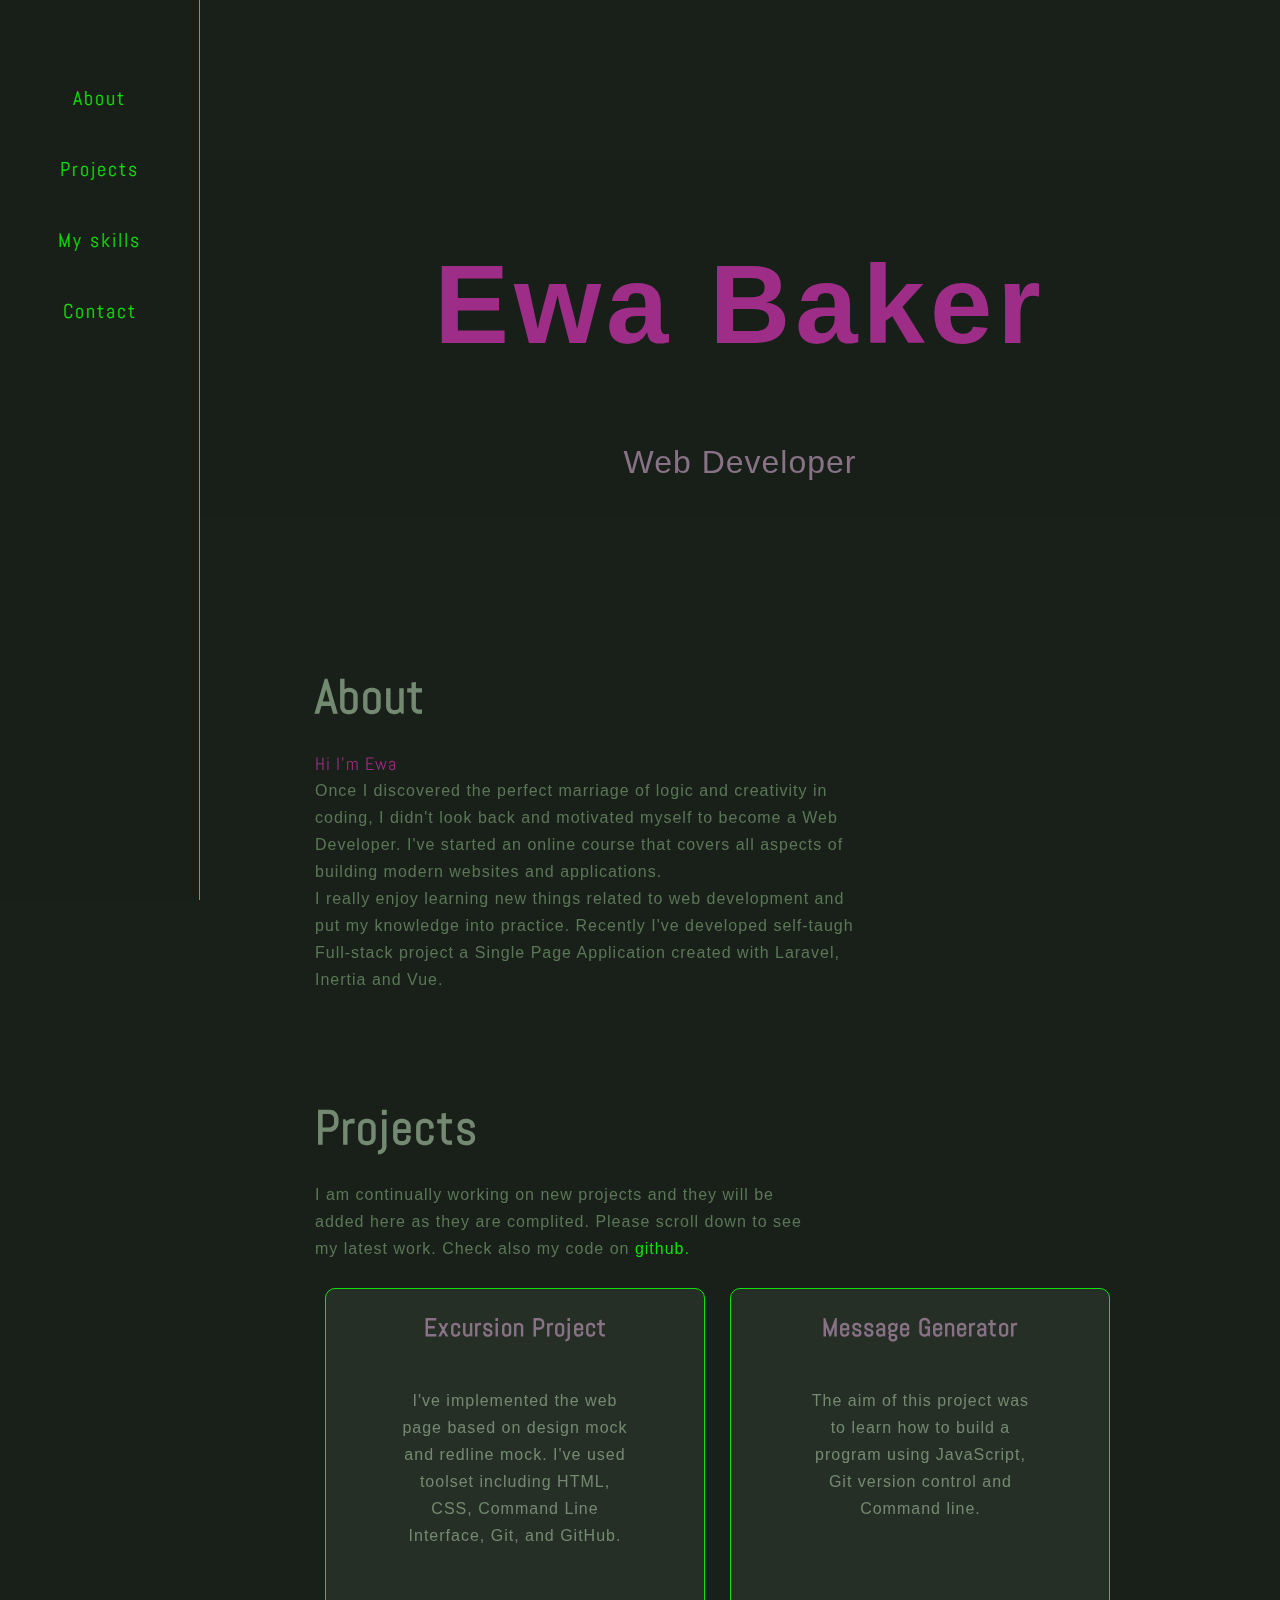
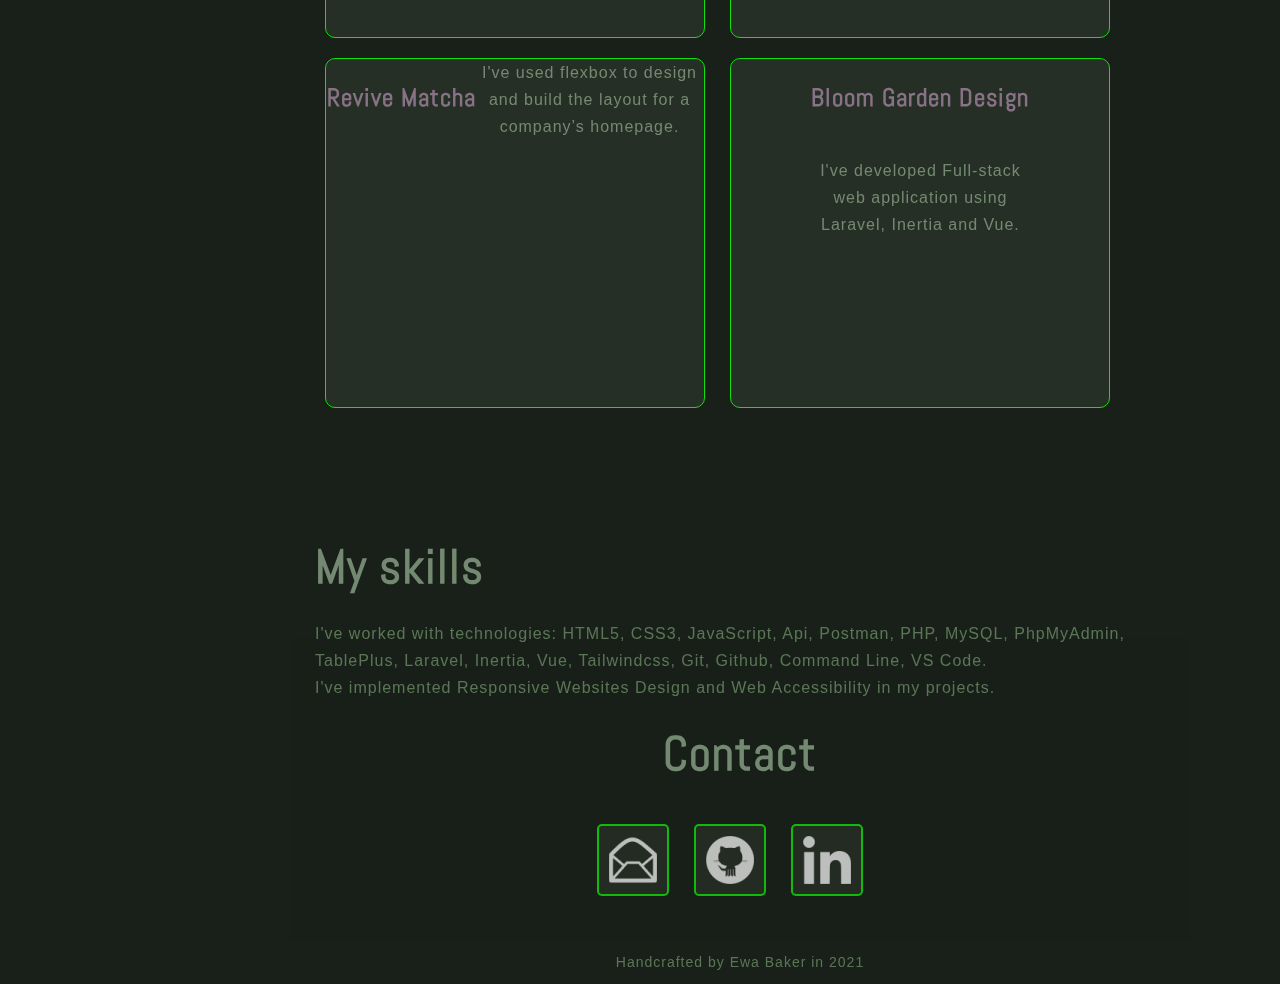
==== commit 5f8e1e78: "In 'Projects' section / in sentence' Please scroll down to see my latest projects' Replace word-proj" ====
--- a/html/index.html
+++ b/html/index.html
@@ -40,7 +40,7 @@
             <section id="projects">             
                 <h2>Projects</h2> 
                 <p>I am continually working on new projects and they will be added here as they are complited.
-                   Please scroll down to see my latest completed projects. Check also my code on <a class="github" href="https://github.com/littleGreenGecko " target="_blank">github.</a></p>
+                   Please scroll down to see my latest work. Check also my code on <a class="github" href="https://github.com/littleGreenGecko " target="_blank">github.</a></p>
                 <div class="project">                     
                     <h3>Excursion Project</h3>                    
                     <p class="description">I've implemented the web page based on design mock and redline mock. I've used toolset including HTML, CSS, Command Line Interface, Git, and GitHub.</p>                                         
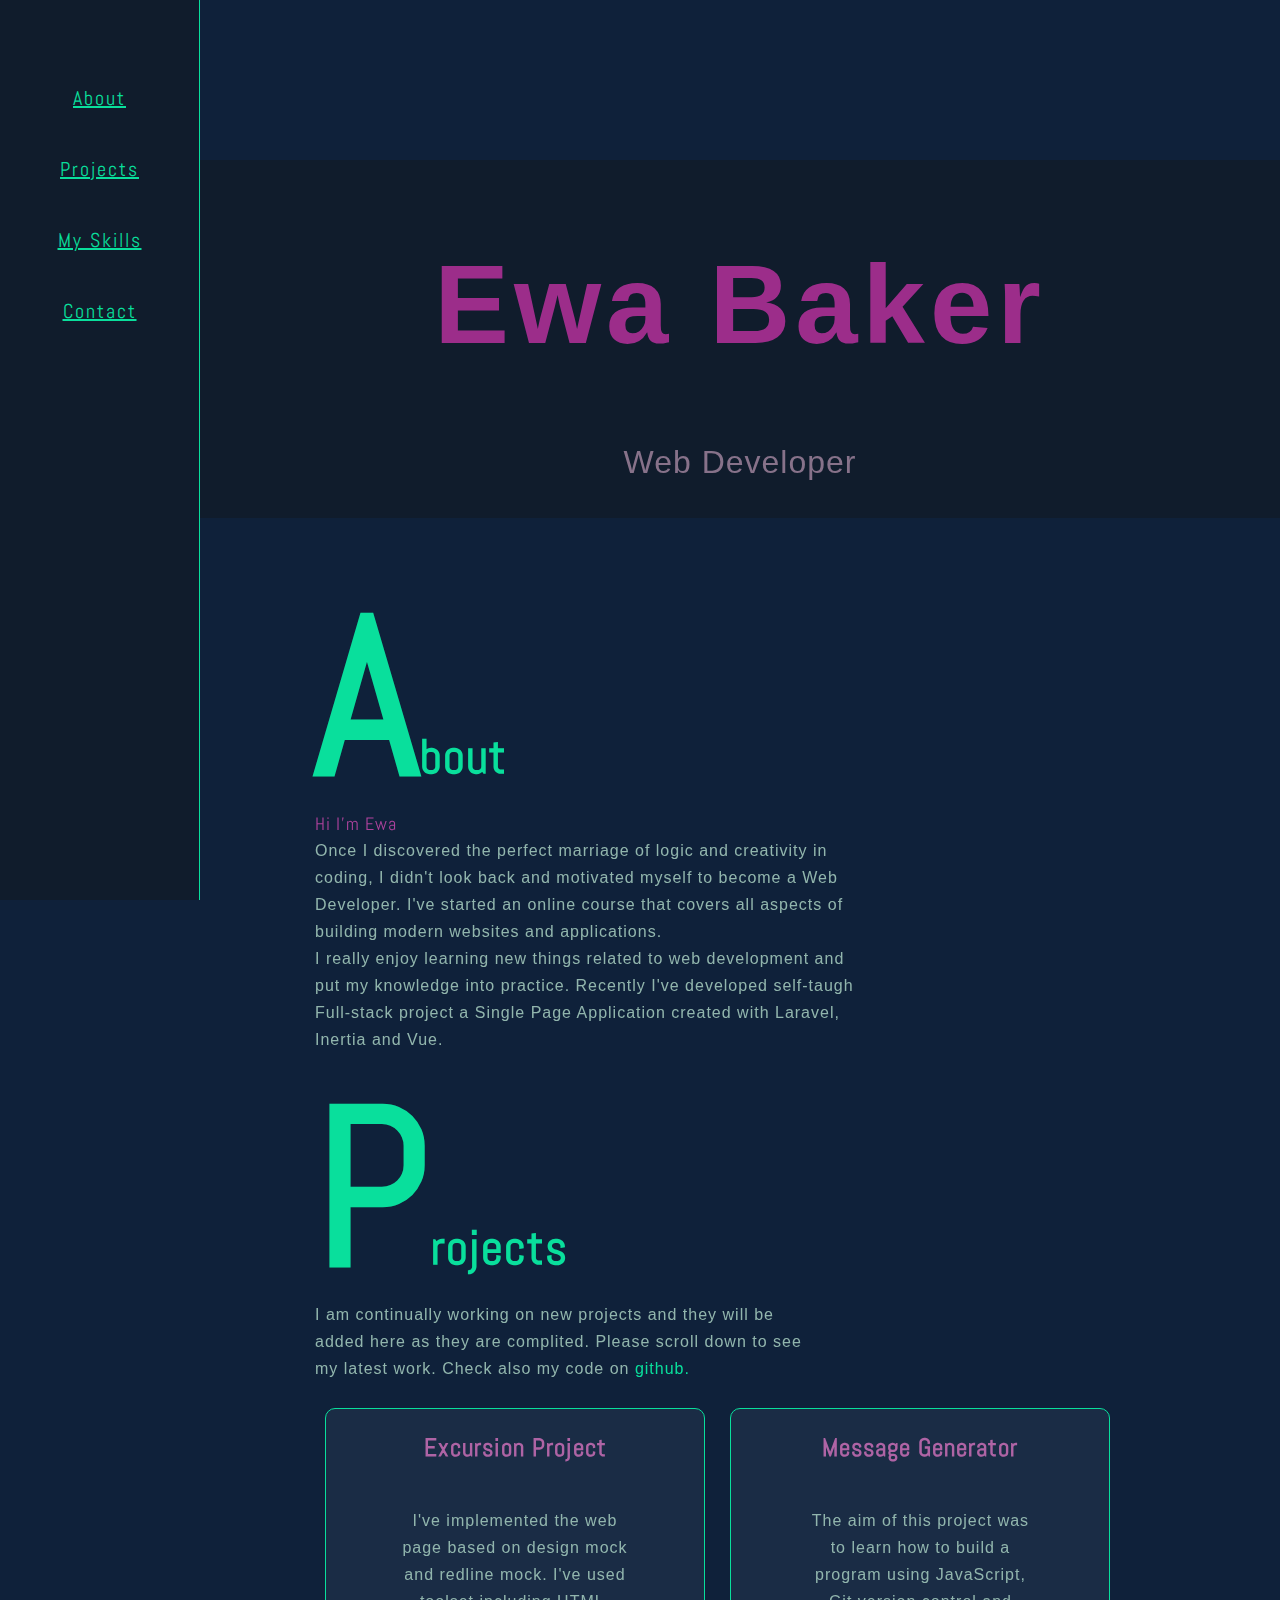
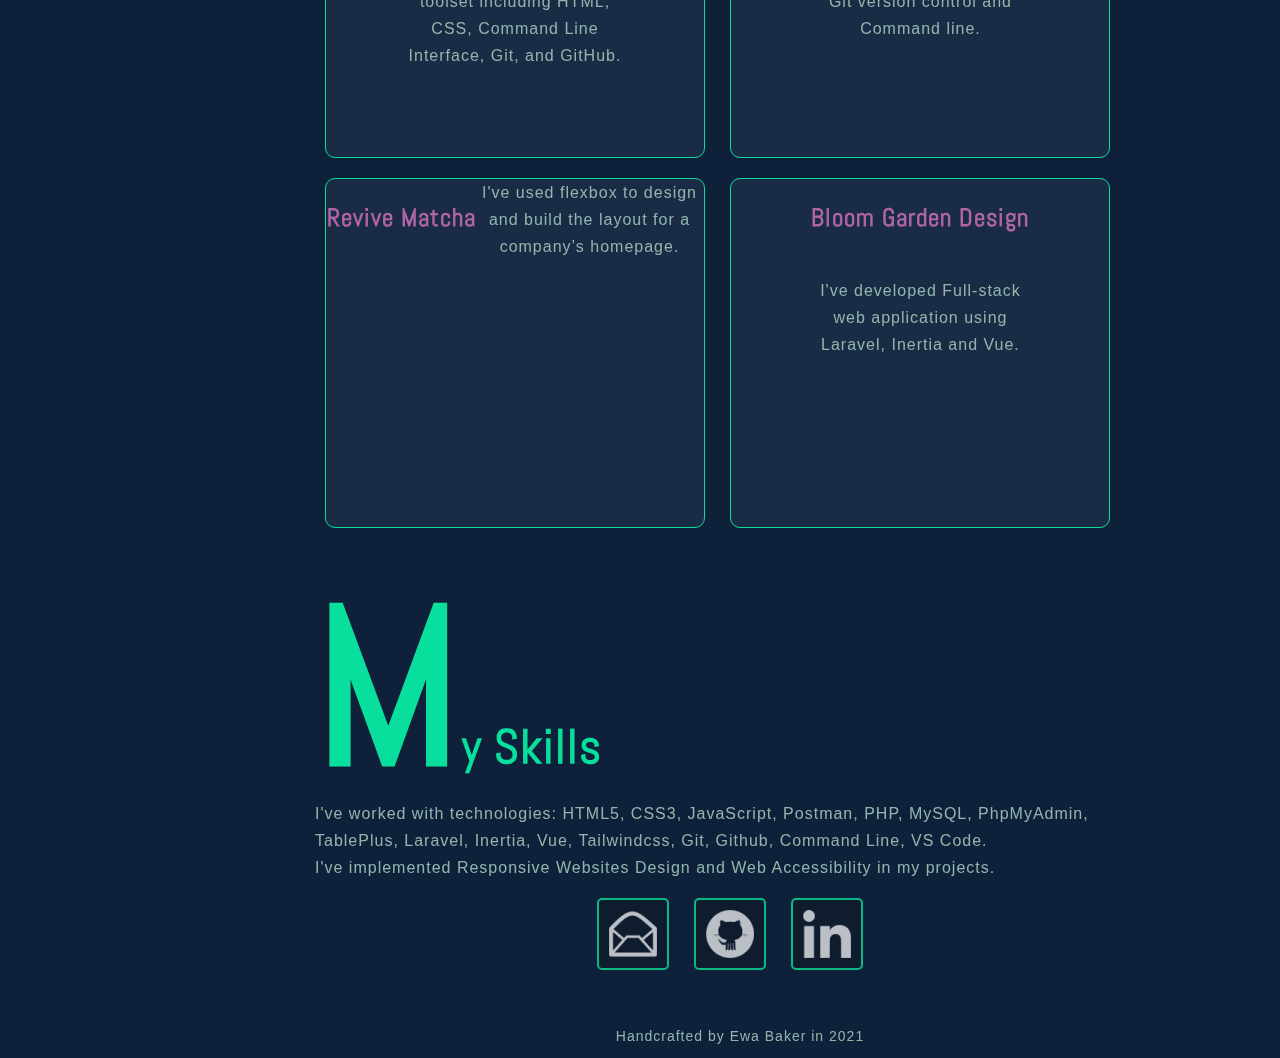
==== commit 7ac0a604: "Remove from the footer, section name 'Contact'" ====
--- a/html/index.html
+++ b/html/index.html
@@ -19,7 +19,7 @@
         <div id="menu">                         
             <a href="#about">About</a>
             <a href="#projects">Projects</a>
-            <a href="#skills">My skills</a>
+            <a href="#skills">My Skills</a>
             <a href="contact.html">Contact</a>
             </div> 
         </nav>
@@ -60,16 +60,15 @@
             </section>
             <section>
                 <div id="skills">
-                    <h2 >My skills</h2>
-                    <p>I've worked with technologies: HTML5, CSS3, JavaScript, Api, Postman, PHP, MySQL, PhpMyAdmin, TablePlus, Laravel, Inertia, Vue, Tailwindcss, Git, Github, Command Line, VS Code.
+                    <h2 >My Skills</h2>
+                    <p>I've worked with technologies: HTML5, CSS3, JavaScript, Postman, PHP, MySQL, PhpMyAdmin, TablePlus, Laravel, Inertia, Vue, Tailwindcss, Git, Github, Command Line, VS Code.
                         <br>
                         I've implemented Responsive Websites Design and Web Accessibility in my projects.</p>
                 </div>
             </section> 
         </main> 
         <footer>
-            <div id="contact">
-                <h2 >Contact</h2>                
+            <div id="contact">                              
                 <a href="mailto:ewa.baker@yahoo.com?subject=Message from my portfolio"><img src=" ../css/images/email.png"></a>               
                 <a href="https://github.com/littleGreenGecko" target="_blank"><img src="../css/images/github.png"></a>
                 <a href="https://www.linkedin.com/in/ewa-baker-6657a617a/" target="_blank"><img src="../css/images/linkedin-48.png"></a>
--- a/css/style.css
+++ b/css/style.css
@@ -6,8 +6,8 @@
     font-size: 16px;
     font-family: Verdana, Geneva, Tahoma, sans-serif;
     margin: 0;    
-    background-color: rgb(25, 32, 25);    
-    color: rgb(98, 128, 94);
+    background-color: rgb(15, 33, 58);    
+    color: rgb(161, 199, 186);
     letter-spacing: 1px;  
     opacity: 0.9; 
 } 
@@ -27,51 +27,49 @@
 .navbar {
     overflow: hidden;
     position: fixed;
-    background-color: rgb(25, 32, 25);
-    width: 100%;   
+    background-color: rgb(17, 28, 43);
     top: 0;     
-    z-index: 2;   
+    z-index: 2;         
 }
 
 .navbar #menu {
     display: none;
-    text-align: center;        
+    text-align: center;            
 }
 
 .navbar a {
     display: block;      
     padding: 15px;
-    text-decoration: none;      
-    color: rgb(17, 247, 9);
-    background-color: rgb(25, 32, 25);
+    text-decoration-line: underline;      
+    color: rgb(10, 245, 167);
+    background-color: rgb(17, 28, 43);
     font-size: 30px; 
     font-family: 'Abel', sans-serif;  
 }
 
 .navbar a.menuIcon {
-    background-color: rgb(25, 32, 25);
+    background-color: rgb(15, 33, 58);
     display: block;    
     top: 0;
-    padding-right: 20px;
-    text-align: right;
+    padding-right: 20px;        
 }
 
 .navbar img {
-    border:2px solid rgb(17, 247, 9);
+    border:2px solid rgb(10, 245, 167);
     border-radius: 5px;
-    background-color: rgb(17, 247, 9);
+    background-color: rgb(10, 245, 167);
 }
 
 .navbar a:hover {    
     color: rgb(227, 233, 236);   
 }
- 
+
 header {
     margin-top: 10rem; 
     text-align: center;
     margin-bottom: 5rem;
     padding: 5px 0 5px;
-    background-color: rgb(41, 49, 41);    
+    background-color:rgb(17, 28, 43);
 }
 
 h1 {
@@ -89,8 +87,12 @@
     animation-name: slide;
 }
 
+h2::first-letter {
+    font-size: 6rem;
+}
+
 h2 {
-    color: rgb(127, 150, 124);    
+    color: rgb(10, 245, 167);
     font-size: 2.5rem;      
     margin: 30px 0;
     padding-top: 15px;
@@ -103,26 +105,26 @@
 } 
 
 #about p::first-line {
-    color: rgb(173, 47, 148);
+    color: rgb(192, 71, 168);
     font-family: 'Abel', sans-serif;
     font-size: 18px;
 }
 
 .github {
     text-decoration: none;
-    color: rgb(17, 247, 9);
+    color:rgb(10, 245, 167);
 }
 
 .project {
     margin-top: 35px;    
     text-align: center; 
-    border: 1px solid  rgb(17, 247, 9);
+    border: 1px solid rgb(10, 245, 167);
     border-radius: 10px;
-    background-color:  rgb(41, 49, 41);   
+    background-color: rgb(28, 46, 71);
 } 
 
 .project h3 {    
-    color: rgb(150, 124, 147);
+    color: rgb(194, 108, 177);
     font-family:  'Abel', sans-serif;
     font-size: 25px;
     letter-spacing: 1px;
@@ -132,7 +134,7 @@
     height: 200px;
     width: 100%;
     padding: 20px 30px;
-    color:rgb(127, 150, 124);    
+    color:rgb(161, 199, 186);
     overflow: auto;  
 }
 
@@ -145,9 +147,9 @@
     margin-right: 20px;
     padding: 10px;
     opacity: 0.8;
-    border: 2px solid rgb(17, 247, 9);
+    border: 2px solid rgb(10, 245, 167);
     border-radius: 5px;
-    background-color: rgb(41, 49, 41);
+    background-color:rgb(17, 28, 43);
 }
 
 footer p {
@@ -166,7 +168,7 @@
 #extraMenu a{ 
     text-decoration: none;   
     padding: 5px;  
-    color: rgb(17, 247, 9);
+    color: rgb(10, 245, 167);
     font-family: 'Abel', sans-serif;
     letter-spacing: 1px;
 } 
@@ -180,13 +182,14 @@
 
 .extraDetails p {
     font-size: 25px;
-    color: rgb(183, 206, 180);
-}
-
-.extraDetails h2 {
+    color: rgb(161, 199, 186);
+}
+
+.extraDetails h1 {
     color: rgb(173, 47, 148);
     font-size: 40px;
     margin-bottom: 5px;
+    animation: none;
 }
 
 .extraDetails h3 {
@@ -198,9 +201,9 @@
 .extraDetails img{
     margin: 20px;
     padding: 10px;
-    border: 1px solid rgb(17, 247, 9);
+    border: 2px solid rgb(10, 245, 167);
     border-radius: 5px;
-    background-color: rgb(41, 49, 41);
+    background-color: rgb(17, 28, 43);
 }
 
 
@@ -223,6 +226,10 @@
         font-size: 2rem;
     }
     
+    h2::first-letter {
+        font-size: 8rem;
+    }
+
     h2 {
         font-size: 3rem;
         padding-bottom: 10px;
@@ -247,6 +254,10 @@
         height: 120px;      
     }
 
+    #contact {
+        padding-top: 80px;
+    }
+
     .extraMenu {        
         display: flex;
         justify-content: space-evenly;
@@ -264,9 +275,9 @@
         width: 200px;
         position: fixed;
         z-index: 2;
-        background-color: rgb(25, 32, 25);
+        background-color: rgb(17, 28, 43);
         padding-top: 70px;
-        border-right: 1px solid  rgb(17, 247, 9);   
+        border-right: 1px solid rgb(10, 245, 167);
     }
     
     .navbar #menu {
@@ -280,18 +291,22 @@
     .navbar a {
         font-size: 20px;
         padding-bottom: 30px; 
-        color: rgb(17, 247, 9);   
+        color: rgb(10, 245, 167);
     }
     
     header {
         margin-left: 200px;  
-        background-color: rgb(25, 32, 25); 
+        background-color: rgb(17, 28, 43);
     }
     
     h1 {
        font-size: 7rem; 
        letter-spacing: 5px;
     }
+
+    h2::first-letter {
+        font-size: 14rem;
+    }    
     
     main, footer {
         margin-left: 200px;
@@ -326,12 +341,11 @@
     
     #skills {
         padding: 40px 0 40px;
-    }
-    
+    }    
+
     #contact {
-        padding-top: 40px;
-        background-color: rgb(25, 32, 25);
-    } 
+        padding-top: 140px;
+    }
     
     #contact img {
         margin-bottom: 40px;
@@ -352,10 +366,9 @@
     }
     
     .extraDetails p{
-        color: rgb(183, 206, 180); 
+        color: rgb(161, 199, 186);
         font-family: 'Abel', sans-serif; 
         font-size: 40px;
         letter-spacing: 2px;
     }
 }
-   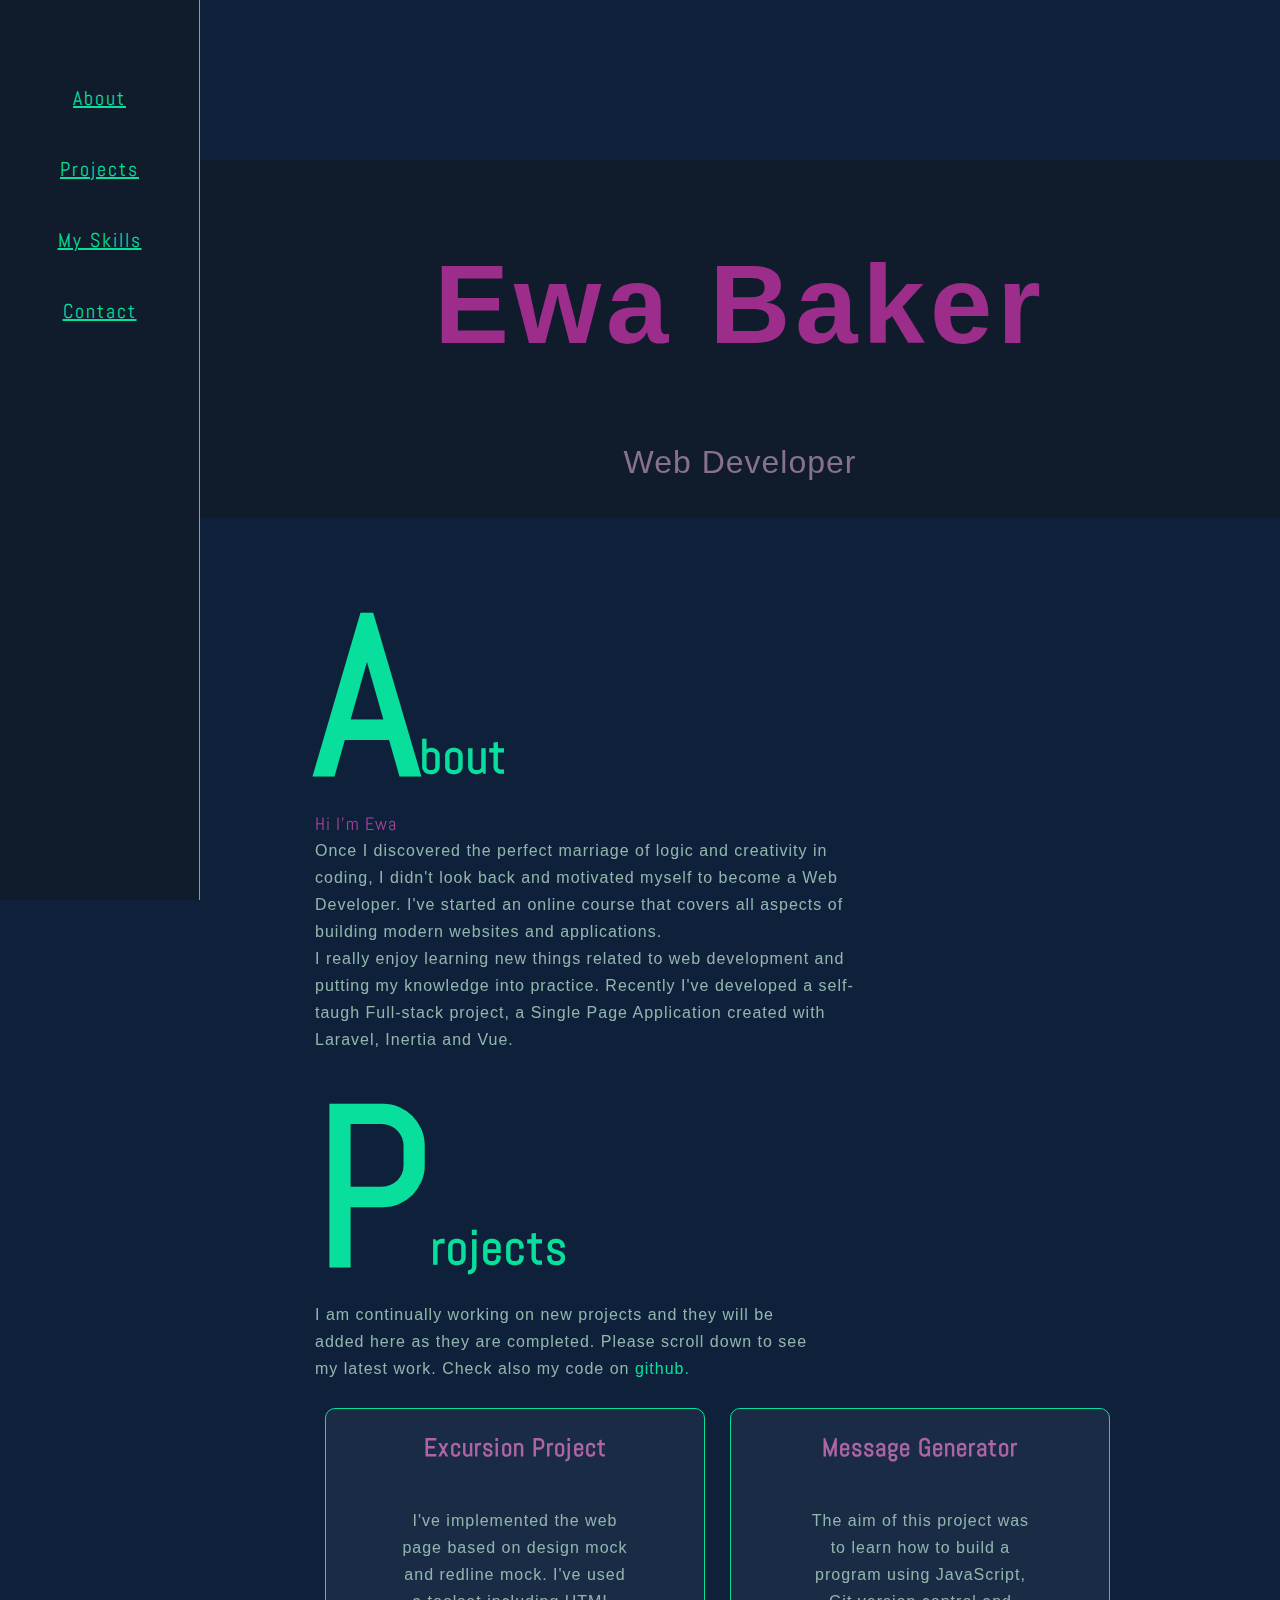
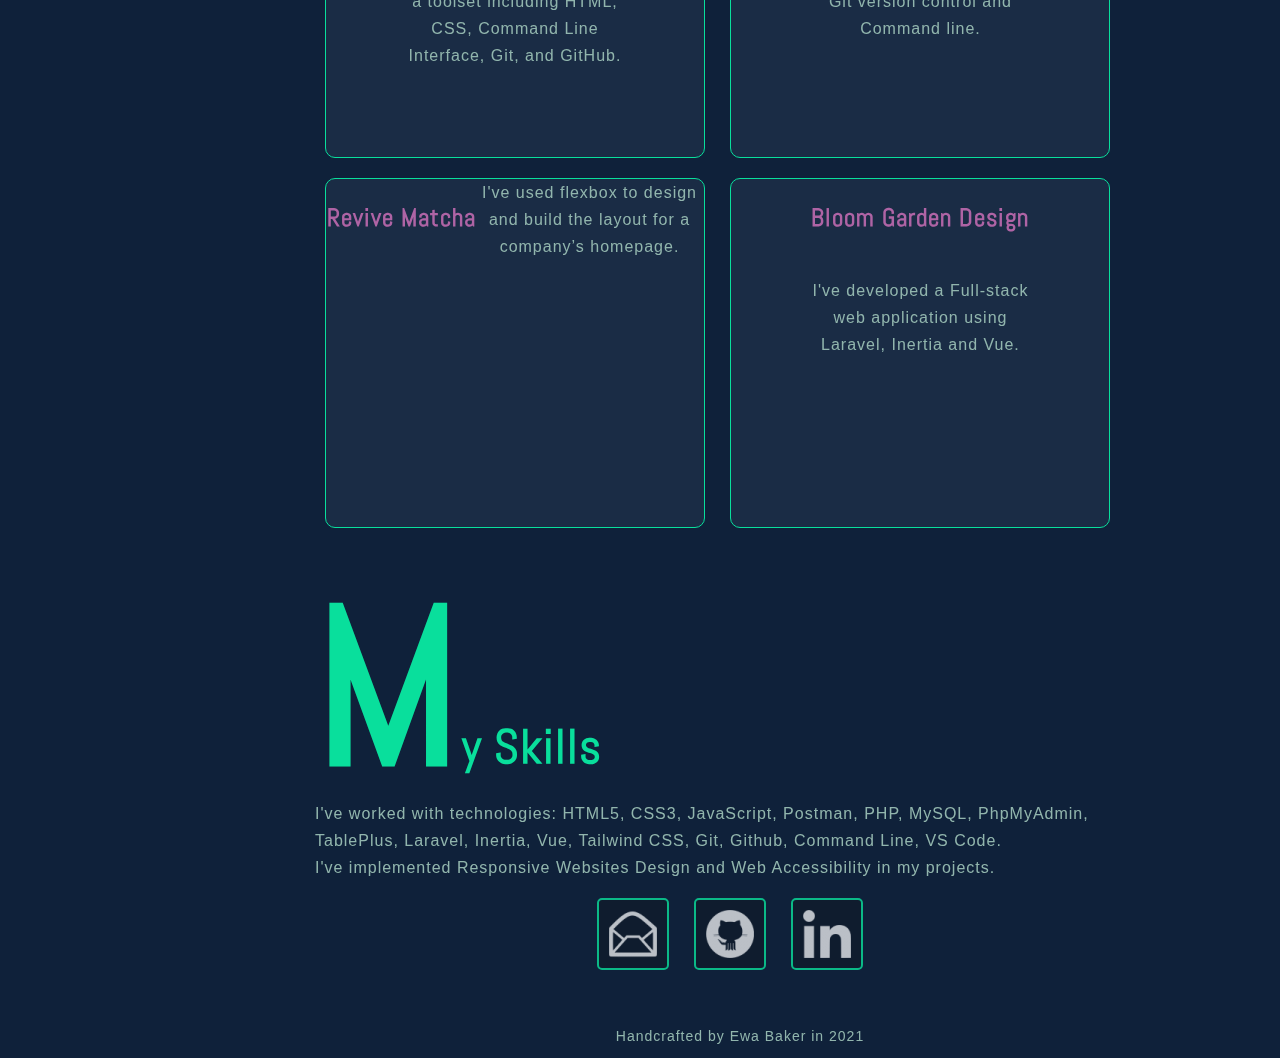
==== commit d7115a3c: "Check text for spelling and grammar mistakes and apply changes where needed" ====
--- a/html/index.html
+++ b/html/index.html
@@ -33,17 +33,17 @@
                 <p>Hi I'm Ewa<br> Once I discovered the perfect marriage of logic and creativity in coding, I didn't look back and motivated myself to become a Web Developer.
                      I've started an online course that covers all aspects of building modern websites and applications.
                      <br>
-                     I really enjoy learning new things related to web development and put my knowledge into practice. 
-                     Recently I've developed self-taugh Full-stack project a Single Page Application created with Laravel, Inertia and Vue.
+                     I really enjoy learning new things related to web development and putting my knowledge into practice. 
+                     Recently I've developed a self-taugh Full-stack project, a Single Page Application created with Laravel, Inertia and Vue.
                     </p>
             </section>
             <section id="projects">             
                 <h2>Projects</h2> 
-                <p>I am continually working on new projects and they will be added here as they are complited.
+                <p>I am continually working on new projects and they will be added here as they are completed.
                    Please scroll down to see my latest work. Check also my code on <a class="github" href="https://github.com/littleGreenGecko " target="_blank">github.</a></p>
                 <div class="project">                     
                     <h3>Excursion Project</h3>                    
-                    <p class="description">I've implemented the web page based on design mock and redline mock. I've used toolset including HTML, CSS, Command Line Interface, Git, and GitHub.</p>                                         
+                    <p class="description">I've implemented the web page based on design mock and redline mock. I've used a toolset including HTML, CSS, Command Line Interface, Git, and GitHub.</p>                                         
                 </div>
                 <div class="project">
                     <h3>Message Generator</h3>                    
@@ -55,13 +55,13 @@
                 </div>              
                 <div class="project">
                     <h3>Bloom Garden Design</h3>                    
-                    <p class="description">I've developed Full-stack web application using Laravel, Inertia and Vue.</p>                             
+                    <p class="description">I've developed a Full-stack web application using Laravel, Inertia and Vue.</p>                             
                 </div>                           
             </section>
             <section>
                 <div id="skills">
                     <h2 >My Skills</h2>
-                    <p>I've worked with technologies: HTML5, CSS3, JavaScript, Postman, PHP, MySQL, PhpMyAdmin, TablePlus, Laravel, Inertia, Vue, Tailwindcss, Git, Github, Command Line, VS Code.
+                    <p>I've worked with technologies: HTML5, CSS3, JavaScript, Postman, PHP, MySQL, PhpMyAdmin, TablePlus, Laravel, Inertia, Vue, Tailwind CSS, Git, Github, Command Line, VS Code.
                         <br>
                         I've implemented Responsive Websites Design and Web Accessibility in my projects.</p>
                 </div>
